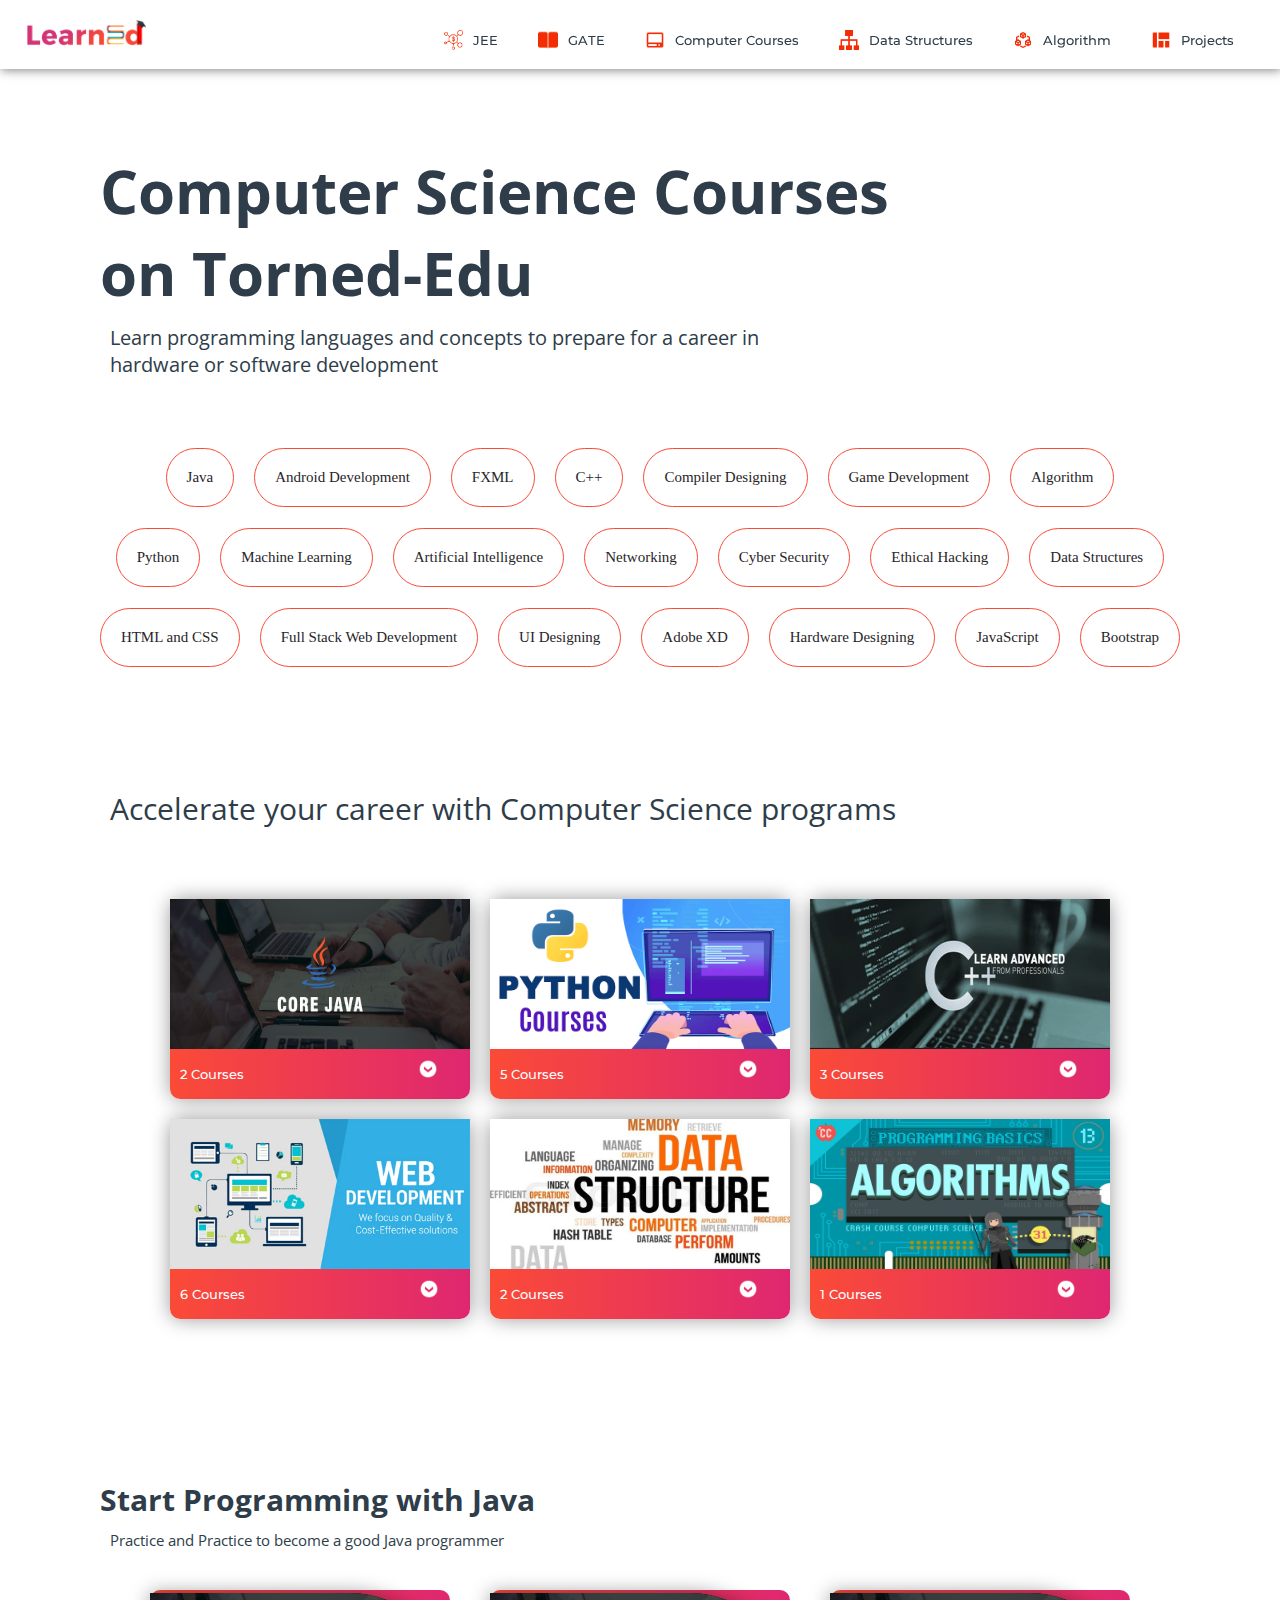
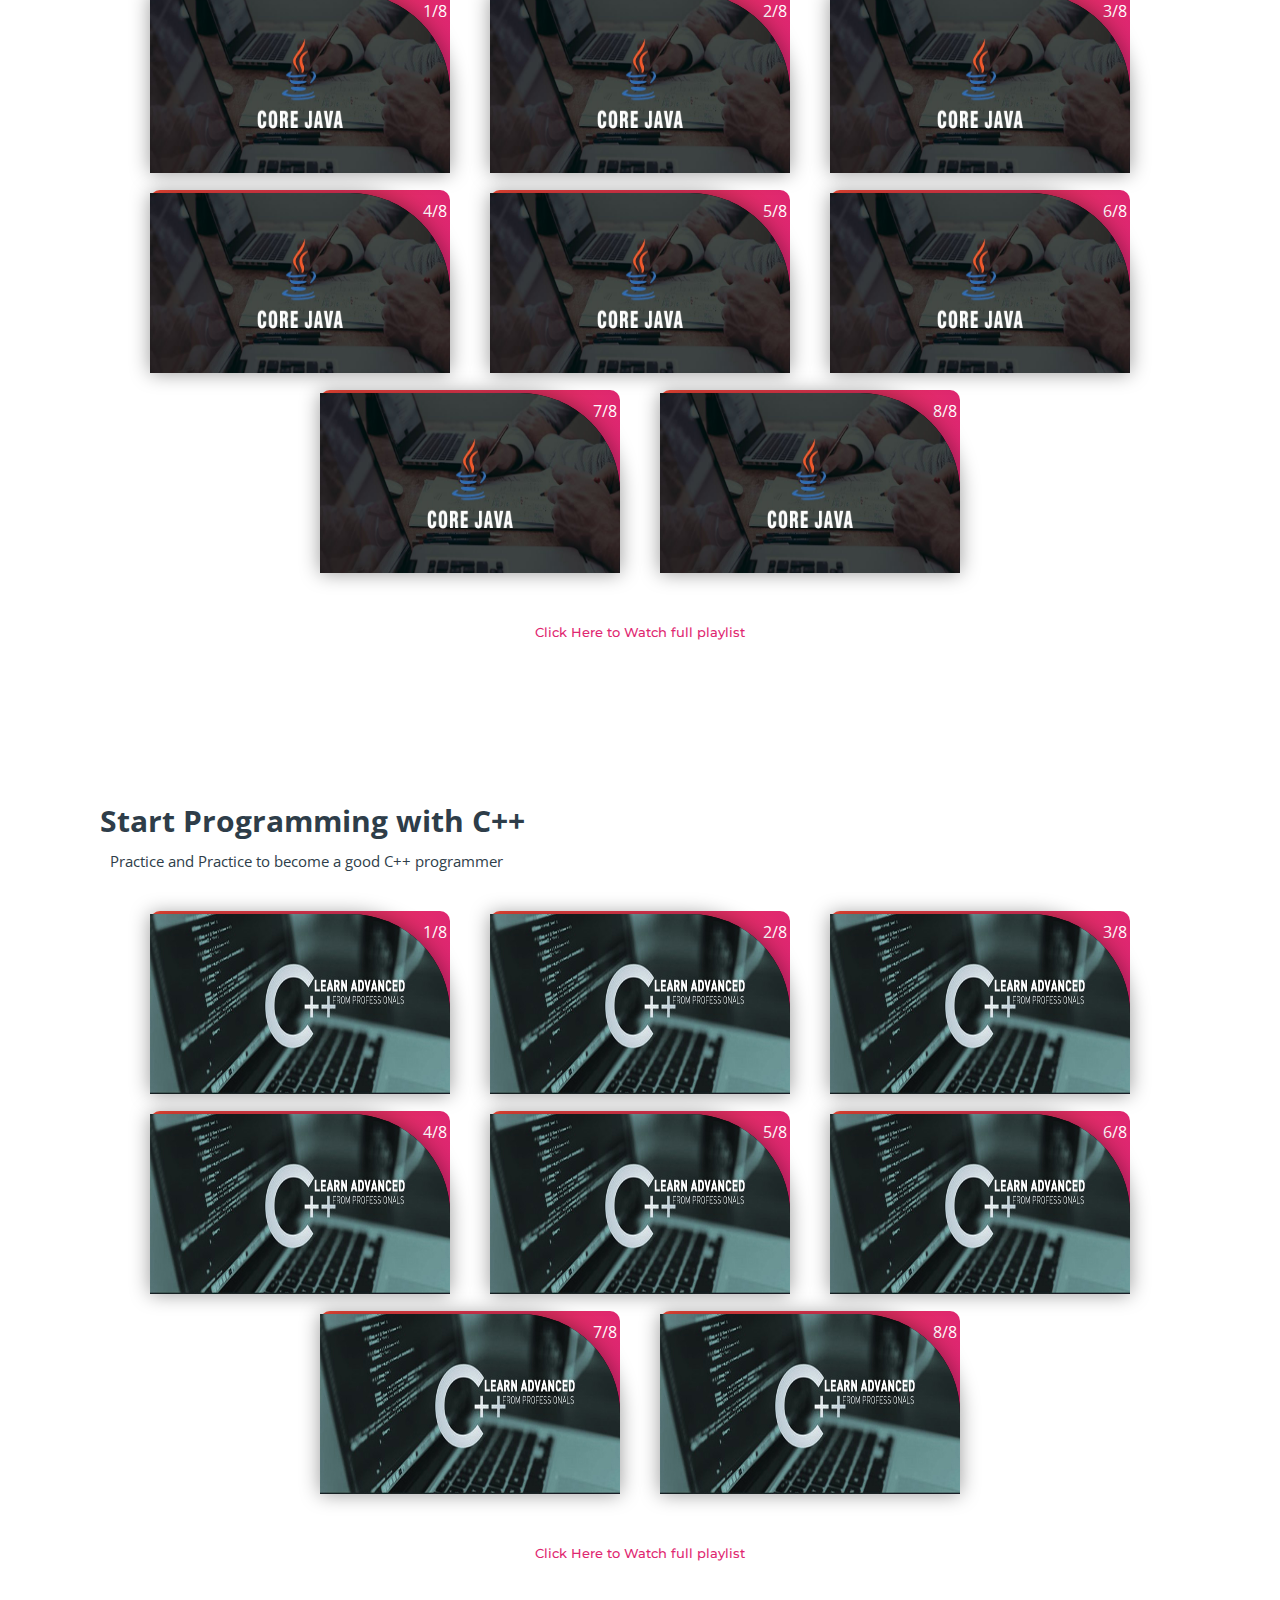
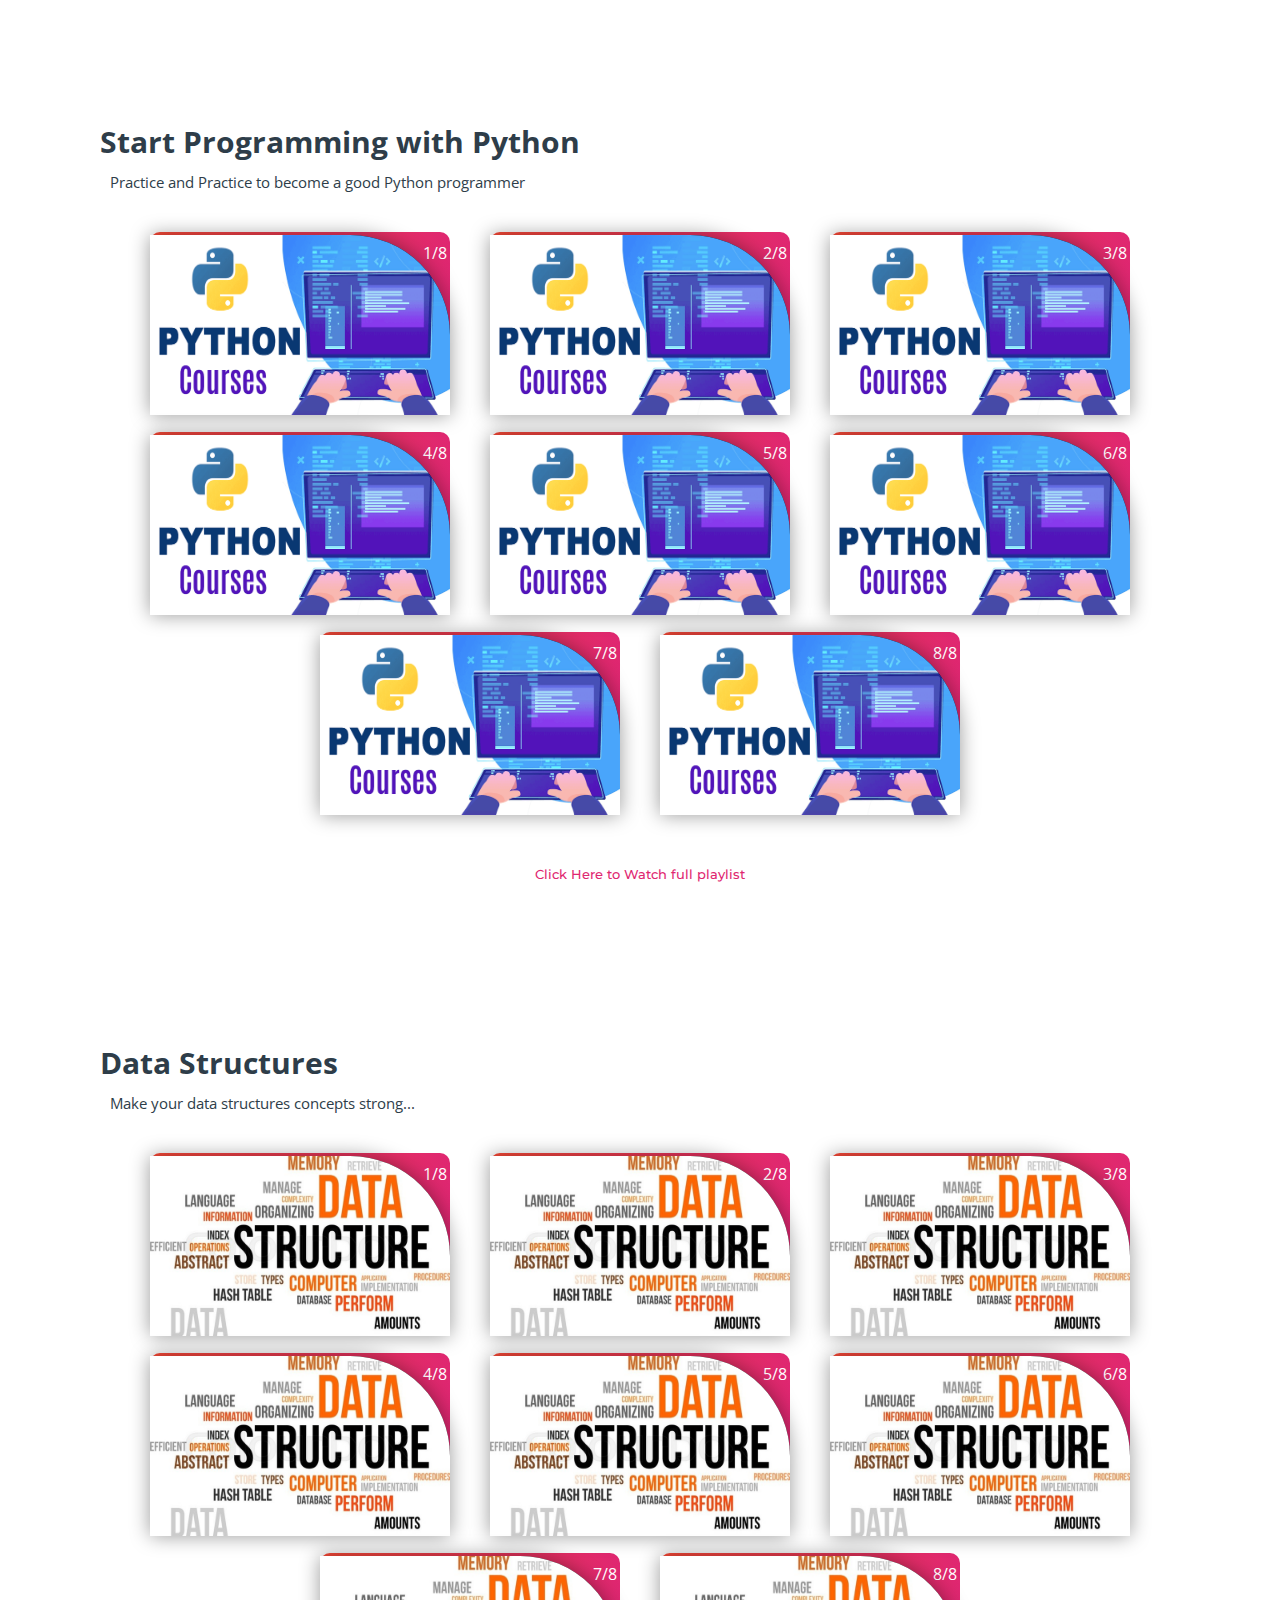
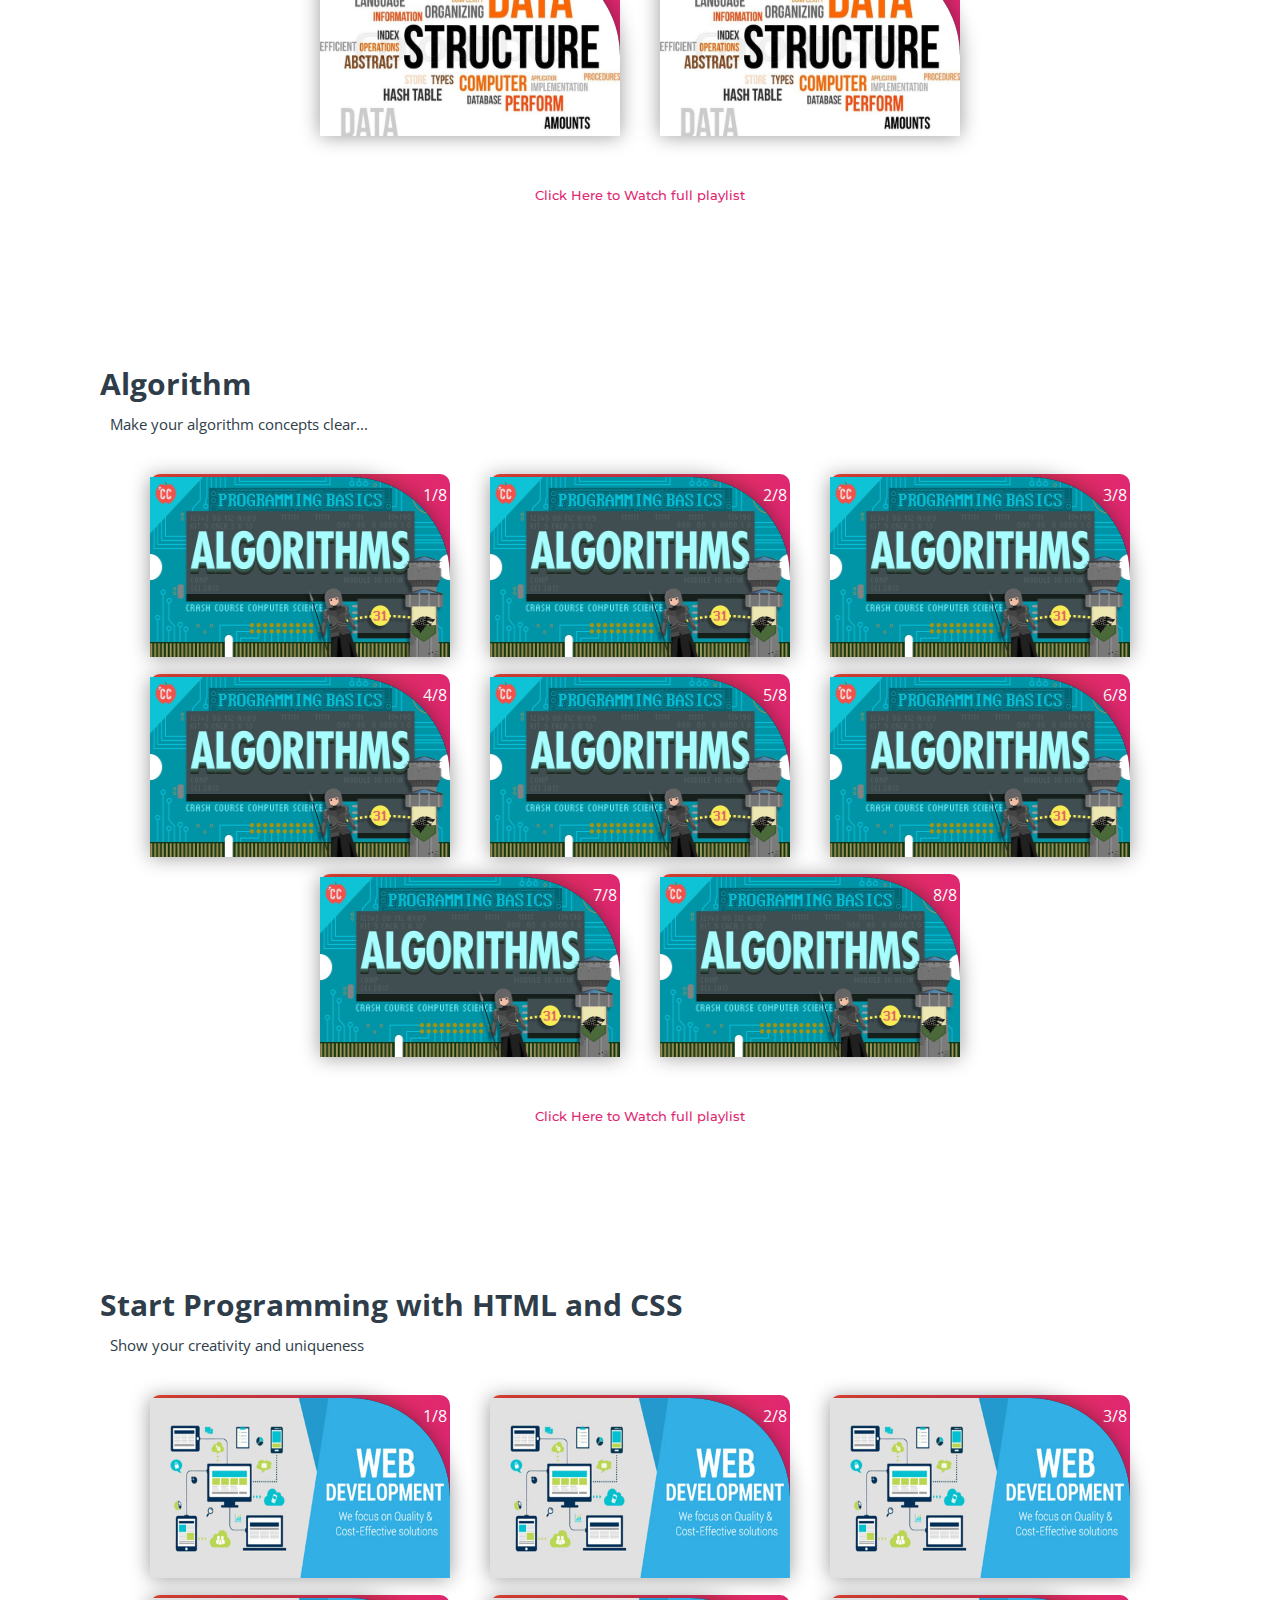
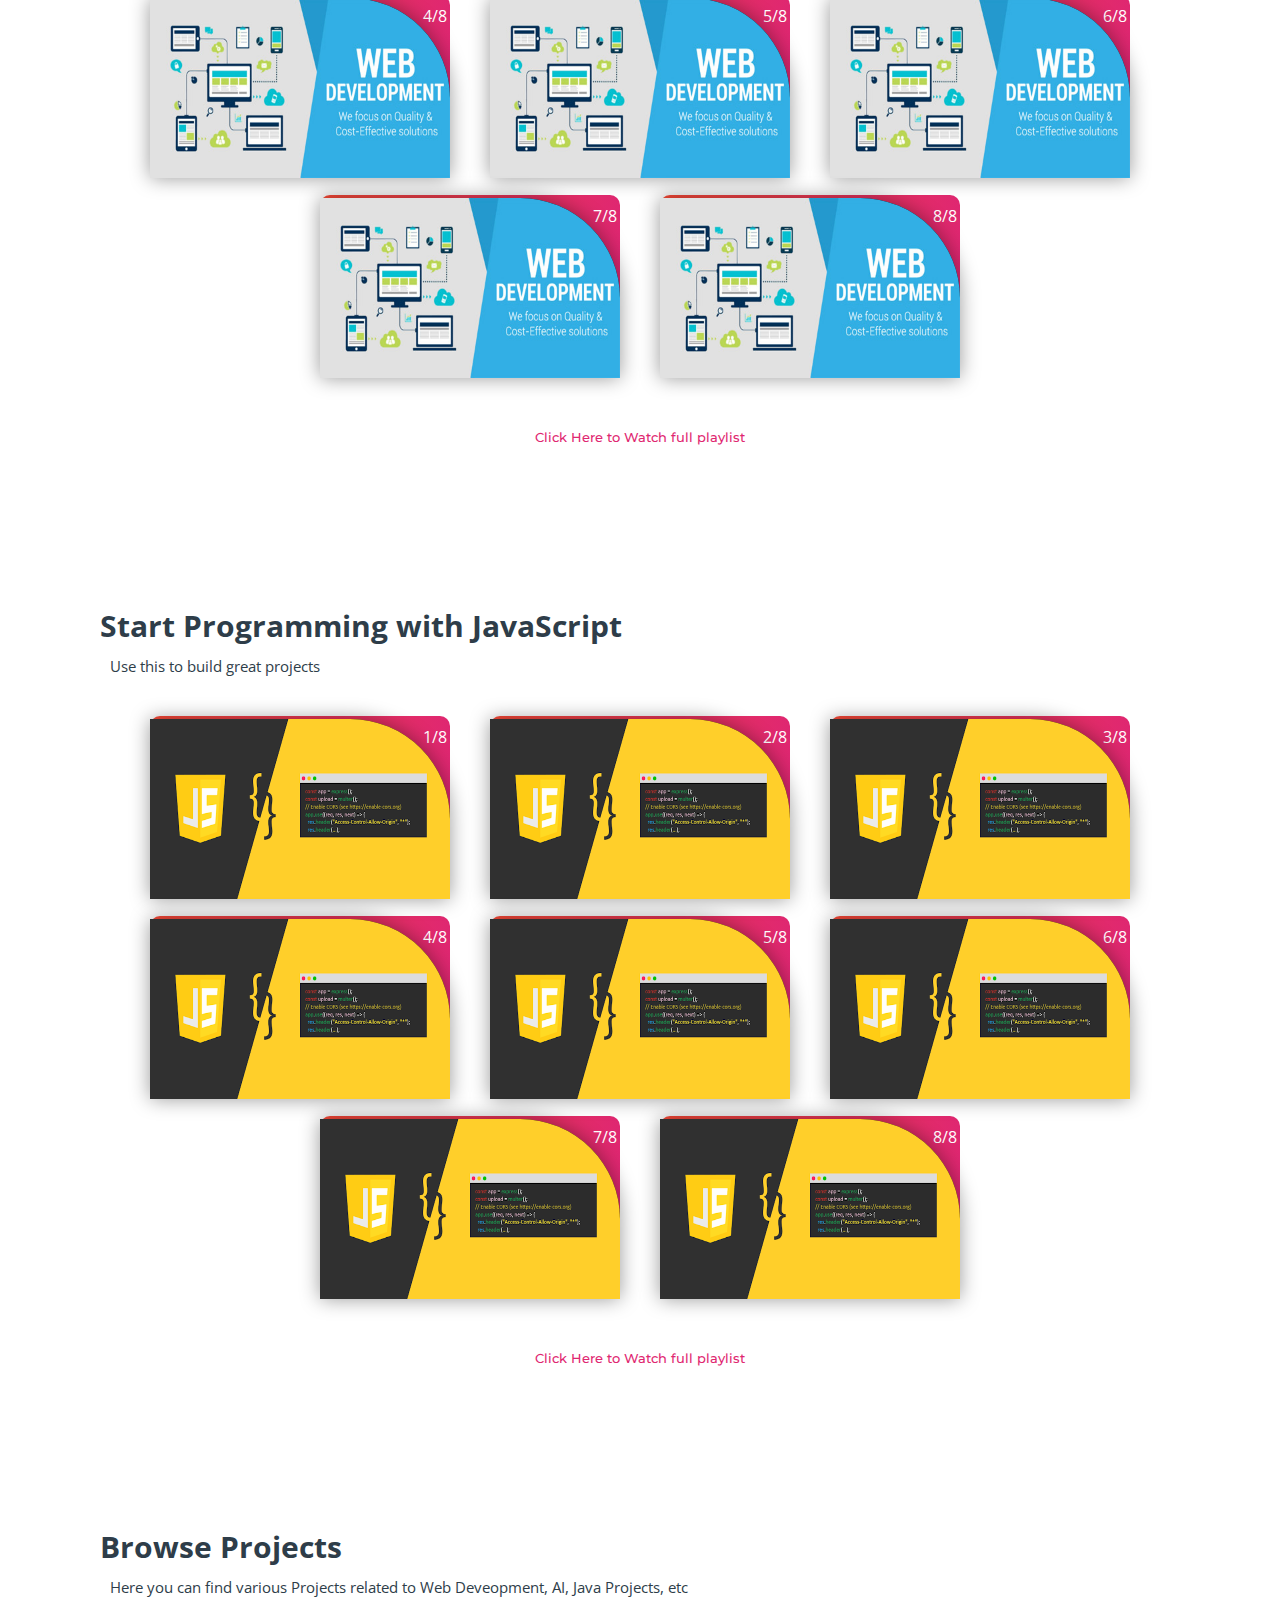
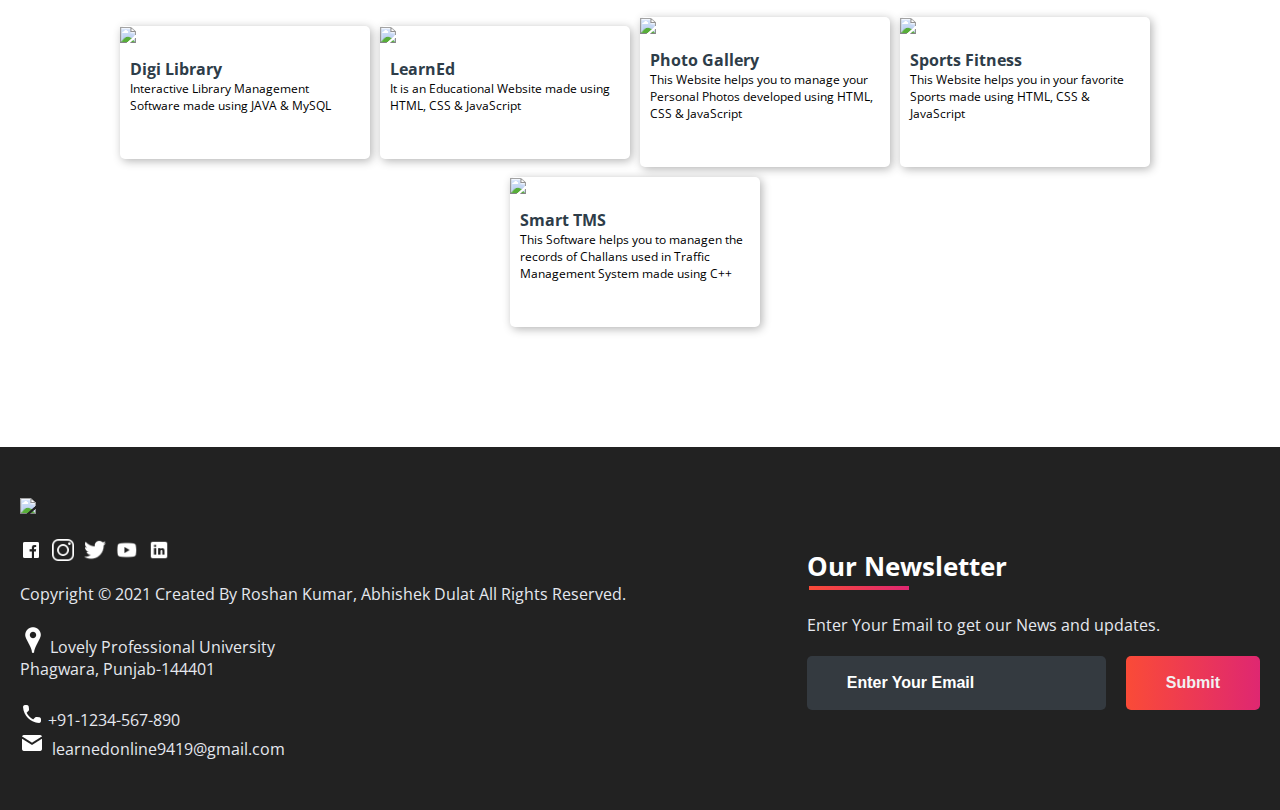
==== subjects/computer_courses.html @ f881d053 "Add files via upload" ====
<!DOCTYPE html>
<html>
<head>
	<link rel="shortcut icon" type="png" href="../images/icon/favicon.png">
	<title>Computer Science Courses on Torned-Edu</title>
	<link rel="stylesheet" type="text/css" href="subjects.css">
	<script type="text/javascript" src="../script.js"></script>
</head>
<body>
	
<!-- NAVIGATION -->
	<header>
		<div class="nav" id="nav">
			<div id="learned-logo">
			<a href="../index.html"><img src="../images/icon/logo.png" style="width: 120px;"></a></div>
			<div class="switch-tab" id="switch-tab" onclick="switchTAB()"><img src="../images/icon/menu.png"></div>
			<ul id="list-switch">
				<li><a href="jee.html"><img src="../images/courses/d1.png" class="icon">JEE</a></li>
				<li><a href="gate.html"><img src="../images/courses/paper.png" class="icon">GATE</a></li>
				<li><a href="#"><img src="../images/courses/computer.png" class="icon">Computer Courses</a></li>
				<li><a href="#data"><img src="../images/courses/data.png" class="icon">Data Structures</a></li>
				<li><a href="#algo"><img src="../images/courses/algo.png" class="icon">Algorithm</a></li>
				<li><a href="#projects"><img src="../images/courses/projects.png" class="icon">Projects</a></li>
			</ul>
			<div class="search" id="search-switch">
				<input type="search" placeholder="Search" class="srch"><button id="srchbtn"><img src="../images/icon/search.png"></button>
			</div>
		</div>
	</header>
	

<!-- MAIN Heading of Page -->
	<div class="title">
		<span>Computer Science Courses<br>on Torned-Edu</span>
		<div class="shortdesc">
			<p>Learn programming languages and concepts to prepare for a career in<br>hardware or software development</p>
		</div>
	</div>


<!-- Some KeyWords related to Topic -->
	<div class="course">
		<div class="cbox">
		<div class="det"><a href="#java">Java</a></div>
		<div class="det"><a href="https://developer.android.com/">Android Development</a></div>
		<div class="det"><a href="https://docs.oracle.com/javafx/2/get_started/fxml_tutorial.htm">FXML</a></div>
		<div class="det"><a href="#c++">C++</a></div>
		<div class="det"><a href="https://www.geeksforgeeks.org/introduction-of-compiler-design/">Compiler Designing</a></div>
		<div class="det"><a href="https://www.coursera.org/specializations/game-design-and-development">Game Development</a></div>
		<div class="det"><a href="#algo">Algorithm</a></div>
		</div>
		<div class="cbox">
		<div class="det"><a href="#python">Python</a></div>
		<div class="det"><a href="https://www.coursera.org/learn/machine-learning">Machine Learning</a></div>
		<div class="det"><a href="https://en.wikipedia.org/wiki/Artificial_intelligence">Artificial Intelligence</a></div>
		<div class="det"><a href="https://en.wikipedia.org/wiki/Network">Networking</a></div>
		<div class="det"><a href="https://www.kaspersky.co.in/resource-center/definitions/what-is-cyber-security">Cyber Security</a></div>
		<div class="det"><a href="https://www.eccouncil.org/ethical-hacking/">Ethical Hacking</a></div>
		<div class="det"><a href="#data">Data Structures</a></div>
		</div>
		<div class="cbox">
		<div class="det"><a href="#html_css">HTML and CSS</a></div>
		<div class="det"><a href="https://www.udacity.com/course/full-stack-web-developer-nanodegree--nd0044">Full Stack Web Development</a></div>
		<div class="det"><a href="https://uxplanet.org/what-is-ui-vs-ux-design-and-the-difference-d9113f6612de?gi=6d9d13f4cc95">UI Designing</a></div>
		<div class="det"><a href="https://www.adobe.com/in/products/xd.html">Adobe XD</a></div>
		<div class="det"><a href="https://www.sciencedirect.com/topics/computer-science/hardware-design">Hardware Designing</a></div>
		<div class="det"><a href="#javascript">JavaScript</a></div>
		<div class="det"><a href="#html_css">Bootstrap</a></div>
		</div>
	</div>


<!-- Courses Available -->
	<div class="inbt">
		Accelerate your career with Computer Science programs
	</div>

	<div class="ccard">
	<center>
		<div class="ccardbox">
			<div class="dcard">
				<div class="fpart"><img src="../images/courses/java-course.jpg"></div>
				<a href="#java"><div class="spart">2 Courses <img src="../images/icon/dropdown.png"></div></a>
			</div>
			<div class="dcard">
				<div class="fpart"><img src="../images/courses/python-course.png"></div>
				<a href="#python"><div class="spart">5 Courses <img src="../images/icon/dropdown.png"></div></a>
			</div>
			<div class="dcard">
				<div class="fpart"><img src="../images/courses/c-course.jpg"></div>
				<a href="#c++"><div class="spart">3 Courses <img src="../images/icon/dropdown.png"></div></a>
			</div>
		</div>
		<div class="ccardbox">
			<div class="dcard">
				<div class="fpart"><img src="../images/courses/web-course.jpg"></div>
				<a href="#html_css"><div class="spart">6 Courses <img src="../images/icon/dropdown.png"></div></a>
			</div>
			<div class="dcard">
				<div class="fpart"><img src="../images/courses/data-course.jpg"></div>
				<a href="#data"><div class="spart">2 Courses <img src="../images/icon/dropdown.png"></div></a>
			</div>
			<div class="dcard">
				<div class="fpart"><img src="../images/courses/algo-course.jpg"></div>
				<a href="#algo"><div class="spart">1 Courses <img src="../images/icon/dropdown.png"></div></a>
			</div>
		</div>
	</center>
	</div>


<!-- Videos on JAVA Lectures -->
	<div class="title2" id="java">
		<span>Start Programming with Java</span>
		<div class="shortdesc2">
			<p>Practice and Practice to become a good Java programmer</p>
		</div>
	</div>
	
	<center>
		<div class="ccardbox2">
			<div class="dcard2"><span class="tag" >1/8</span>
				<div class="fpart2">
					<img src="../images/courses/java-course.jpg">
					<iframe src="https://www.youtube.com/embed/IsLyduxZ9sc" frameborder="0" allow="accelerometer; autoplay; encrypted-media; gyroscope; picture-in-picture" allowfullscreen></iframe>
				</div>
			</div>
			<div class="dcard2"><span class="tag" >2/8</span>
				<div class="fpart2">
					<img src="../images/courses/java-course.jpg">
					<iframe src="https://www.youtube.com/embed/U_vuESBFEpE" frameborder="0" allow="accelerometer; autoplay; encrypted-media; gyroscope; picture-in-picture" allowfullscreen></iframe>
				</div>
			</div>
			<div class="dcard2"><span class="tag" >3/8</span>
				<div class="fpart2">
					<img src="../images/courses/java-course.jpg">
					<iframe src="https://www.youtube.com/embed/7i8vbPA37y0" frameborder="0" allow="accelerometer; autoplay; encrypted-media; gyroscope; picture-in-picture" allowfullscreen></iframe>
				</div>
			</div>
			<div class="dcard2"><span class="tag" >4/8</span>
				<div class="fpart2">
					<img src="../images/courses/java-course.jpg">
					<iframe src="https://www.youtube.com/embed/FB47F-QIk3k" frameborder="0" allow="accelerometer; autoplay; encrypted-media; gyroscope; picture-in-picture" allowfullscreen></iframe>
				</div>
			</div>
			<div class="dcard2"><span class="tag" >5/8</span>
				<div class="fpart2">
					<img src="../images/courses/java-course.jpg">
					<iframe src="https://www.youtube.com/embed/8qyVcHJ1Et4" frameborder="0" allow="accelerometer; autoplay; encrypted-media; gyroscope; picture-in-picture" allowfullscreen></iframe>
				</div>
			</div>
			<div class="dcard2"><span class="tag" >6/8</span>
				<div class="fpart2">
					<img src="../images/courses/java-course.jpg">
					<iframe src="https://www.youtube.com/embed/N53Vf8HGd-0" frameborder="0" allow="accelerometer; autoplay; encrypted-media; gyroscope; picture-in-picture" allowfullscreen></iframe>
				</div>
			</div>
			<div class="dcard2"><span class="tag" >7/8</span>
				<div class="fpart2">
					<img src="../images/courses/java-course.jpg">
					<iframe src="https://www.youtube.com/embed/slz2Vc904Qg" frameborder="0" allow="accelerometer; autoplay; encrypted-media; gyroscope; picture-in-picture" allowfullscreen></iframe>
				</div>
			</div>
			<div class="dcard2"><span class="tag" >8/8</span>
				<div class="fpart2">
					<img src="../images/courses/java-course.jpg">
					<iframe src="https://www.youtube.com/embed/Q0NVRQP1Z5g" frameborder="0" allow="accelerometer; autoplay; encrypted-media; gyroscope; picture-in-picture" allowfullscreen></iframe>
				</div>
			</div>
		</div>
	</center>
	<br><br>
	<div class="click-me">
		<a href="https://www.youtube.com/watch?v=IsLyduxZ9sc&list=PLX9Zi6XTqOKQ7TdRz0QynGIKuMV9Q2H8E" target="_blank">Click Here to Watch full playlist</a>
	</div>

<!-- Videos on C++ Lectures -->

	<div class="title2" id="c++">
		<span>Start Programming with C++</span>
		<div class="shortdesc2">
			<p>Practice and Practice to become a good C++ programmer</p>
		</div>
	</div>
	<center>
		<div class="ccardbox2">
			<div class="dcard2"><span class="tag" >1/8</span>
				<div class="fpart2"><img src="../images/courses/c-course.jpg">
					<iframe src="https://www.youtube.com/embed/Iuo9PpGE04Y" frameborder="0" allow="accelerometer; autoplay; encrypted-media; gyroscope; picture-in-picture" allowfullscreen></iframe>
				</div>
			</div>
			<div class="dcard2"><span class="tag" >2/8</span>
				<div class="fpart2"><img src="../images/courses/c-course.jpg">
					<iframe src="https://www.youtube.com/embed/52dHKRD7cdg" frameborder="0" allow="accelerometer; autoplay; encrypted-media; gyroscope; picture-in-picture" allowfullscreen></iframe>
				</div>
			</div>
			<div class="dcard2"><span class="tag" >3/8</span>
				<div class="fpart2"><img src="../images/courses/c-course.jpg">
					<iframe src="https://www.youtube.com/embed/Iuo9PpGE04Y" frameborder="0" allow="accelerometer; autoplay; encrypted-media; gyroscope; picture-in-picture" allowfullscreen></iframe>
				</div>
			</div>
			<div class="dcard2"><span class="tag" >4/8</span>
				<div class="fpart2"><img src="../images/courses/c-course.jpg">
					<iframe src="https://www.youtube.com/embed/Iuo9PpGE04Y" frameborder="0" allow="accelerometer; autoplay; encrypted-media; gyroscope; picture-in-picture" allowfullscreen></iframe>
				</div>
			</div>
		
			<div class="dcard2"><span class="tag" >5/8</span>
				<div class="fpart2"><img src="../images/courses/c-course.jpg">
					<iframe src="https://www.youtube.com/embed/Iuo9PpGE04Y" frameborder="0" allow="accelerometer; autoplay; encrypted-media; gyroscope; picture-in-picture" allowfullscreen></iframe>
				</div>
			</div>
			<div class="dcard2"><span class="tag" >6/8</span>
				<div class="fpart2"><img src="../images/courses/c-course.jpg">
					<iframe src="https://www.youtube.com/embed/Iuo9PpGE04Y" frameborder="0" allow="accelerometer; autoplay; encrypted-media; gyroscope; picture-in-picture" allowfullscreen></iframe>
				</div>
			</div>
			<div class="dcard2"><span class="tag" >7/8</span>
				<div class="fpart2"><img src="../images/courses/c-course.jpg">
					<iframe src="https://www.youtube.com/embed/Iuo9PpGE04Y" frameborder="0" allow="accelerometer; autoplay; encrypted-media; gyroscope; picture-in-picture" allowfullscreen></iframe>
				</div>
			</div>
			<div class="dcard2"><span class="tag" >8/8</span>
				<div class="fpart2"><img src="../images/courses/c-course.jpg">
					<iframe src="https://www.youtube.com/embed/Iuo9PpGE04Y" frameborder="0" allow="accelerometer; autoplay; encrypted-media; gyroscope; picture-in-picture" allowfullscreen></iframe>
				</div>
			</div>
		</div>
	</center>
<br><br>
	<div class="click-me">
		<a href="https://www.youtube.com/watch?v=Iuo9PpGE04Y&feature=youtu.be" target="_blank">Click Here to Watch full playlist</a>
	</div>

<!-- Videos on PYTHON Lectures -->

	<div class="title2" id="python">
		<span>Start Programming with Python</span>
		<div class="shortdesc2">
			<p>Practice and Practice to become a good Python programmer</p>
		</div>
	</div>
	<center>
		<div class="ccardbox2">
			<div class="dcard2"><span class="tag" >1/8</span>
				<div class="fpart2"><img src="../images/courses/python-course.png">
					<iframe src="https://www.youtube.com/embed/QXeEoD0pB3E" frameborder="0" allow="accelerometer; autoplay; encrypted-media; gyroscope; picture-in-picture" allowfullscreen></iframe>
				</div>
			</div>
			<div class="dcard2"><span class="tag" >2/8</span>
				<div class="fpart2"><img src="../images/courses/python-course.png">
					<iframe src="https://www.youtube.com/embed/QXeEoD0pB3E" frameborder="0" allow="accelerometer; autoplay; encrypted-media; gyroscope; picture-in-picture" allowfullscreen></iframe>
				</div>
			</div>
			<div class="dcard2"><span class="tag" >3/8</span>
				<div class="fpart2"><img src="../images/courses/python-course.png">
					<iframe src="https://www.youtube.com/embed/QXeEoD0pB3E" frameborder="0" allow="accelerometer; autoplay; encrypted-media; gyroscope; picture-in-picture" allowfullscreen></iframe>
				</div>
			</div>
			<div class="dcard2"><span class="tag" >4/8</span>
				<div class="fpart2"><img src="../images/courses/python-course.png">
					<iframe src="https://www.youtube.com/embed/QXeEoD0pB3E" frameborder="0" allow="accelerometer; autoplay; encrypted-media; gyroscope; picture-in-picture" allowfullscreen></iframe>
				</div>
			</div>
		
			<div class="dcard2"><span class="tag" >5/8</span>
				<div class="fpart2"><img src="../images/courses/python-course.png">
					<iframe src="https://www.youtube.com/embed/QXeEoD0pB3E" frameborder="0" allow="accelerometer; autoplay; encrypted-media; gyroscope; picture-in-picture" allowfullscreen></iframe>
				</div>
			</div>
			<div class="dcard2"><span class="tag" >6/8</span>
				<div class="fpart2"><img src="../images/courses/python-course.png">
					<iframe src="https://www.youtube.com/embed/QXeEoD0pB3E" frameborder="0" allow="accelerometer; autoplay; encrypted-media; gyroscope; picture-in-picture" allowfullscreen></iframe>
				</div>
			</div>
			<div class="dcard2"><span class="tag" >7/8</span>
				<div class="fpart2"><img src="../images/courses/python-course.png">
					<iframe src="https://www.youtube.com/embed/QXeEoD0pB3E" frameborder="0" allow="accelerometer; autoplay; encrypted-media; gyroscope; picture-in-picture" allowfullscreen></iframe>
				</div>
			</div>
			<div class="dcard2"><span class="tag" >8/8</span>
				<div class="fpart2"><img src="../images/courses/python-course.png">
					<iframe src="https://www.youtube.com/embed/QXeEoD0pB3E" frameborder="0" allow="accelerometer; autoplay; encrypted-media; gyroscope; picture-in-picture" allowfullscreen></iframe>
				</div>
			</div>
		</div>
	</center>

<br><br>
	<div class="click-me">
		<a href="https://youtu.be/QXeEoD0pB3E" target="_blank">Click Here to Watch full playlist</a>
	</div>
<!-- Videos on DATA STRUCTURES Lectures -->

	<div class="title2" id="data">
		<span>Data Structures</span>
		<div class="shortdesc2">
			<p>Make your data structures concepts strong...</p>
		</div>
	</div>
	<center>
		<div class="ccardbox2">
			<div class="dcard2"><span class="tag" >1/8</span>
				<div class="fpart2"><img src="../images/courses/data-course.jpg">
					<iframe src="https://www.youtube.com/embed/Db9ZYbJONHc" frameborder="0" allow="accelerometer; autoplay; encrypted-media; gyroscope; picture-in-picture" allowfullscreen></iframe>
				</div>
			</div>
			<div class="dcard2"><span class="tag" >2/8</span>
				<div class="fpart2"><img src="../images/courses/data-course.jpg">
					<iframe src="https://www.youtube.com/embed/Db9ZYbJONHc" frameborder="0" allow="accelerometer; autoplay; encrypted-media; gyroscope; picture-in-picture" allowfullscreen></iframe>
				</div>
			</div>
			<div class="dcard2"><span class="tag" >3/8</span>
				<div class="fpart2"><img src="../images/courses/data-course.jpg">
					<iframe src="https://www.youtube.com/embed/Db9ZYbJONHc" frameborder="0" allow="accelerometer; autoplay; encrypted-media; gyroscope; picture-in-picture" allowfullscreen></iframe>
				</div>
			</div>
			<div class="dcard2"><span class="tag" >4/8</span>
				<div class="fpart2"><img src="../images/courses/data-course.jpg">
					<iframe src="https://www.youtube.com/embed/Db9ZYbJONHc" frameborder="0" allow="accelerometer; autoplay; encrypted-media; gyroscope; picture-in-picture" allowfullscreen></iframe>
				</div>
			</div>
		
			<div class="dcard2"><span class="tag" >5/8</span>
				<div class="fpart2"><img src="../images/courses/data-course.jpg">
					<iframe src="https://www.youtube.com/embed/Db9ZYbJONHc" frameborder="0" allow="accelerometer; autoplay; encrypted-media; gyroscope; picture-in-picture" allowfullscreen></iframe>
				</div>
			</div>
			<div class="dcard2"><span class="tag" >6/8</span>
				<div class="fpart2"><img src="../images/courses/data-course.jpg">
					<iframe src="https://www.youtube.com/embed/Db9ZYbJONHc" frameborder="0" allow="accelerometer; autoplay; encrypted-media; gyroscope; picture-in-picture" allowfullscreen></iframe>
				</div>
			</div>
			<div class="dcard2"><span class="tag" >7/8</span>
				<div class="fpart2"><img src="../images/courses/data-course.jpg">
					<iframe src="https://www.youtube.com/embed/Db9ZYbJONHc" frameborder="0" allow="accelerometer; autoplay; encrypted-media; gyroscope; picture-in-picture" allowfullscreen></iframe>
				</div>
			</div>
			<div class="dcard2"><span class="tag" >8/8</span>
				<div class="fpart2"><img src="../images/courses/data-course.jpg">
					<iframe src="https://www.youtube.com/embed/Db9ZYbJONHc" frameborder="0" allow="accelerometer; autoplay; encrypted-media; gyroscope; picture-in-picture" allowfullscreen></iframe>
				</div>
			</div>
		</div>
	</center>
<br><br>
	<div class="click-me">
		<a href="https://www.youtube.com/watch?v=Db9ZYbJONHc" target="_blank">Click Here to Watch full playlist</a>
	</div>

<!-- Videos on ALGORITHM Lectures -->

	<div class="title2" id="algo">
		<span>Algorithm</span>
		<div class="shortdesc2">
			<p>Make your algorithm concepts clear...</p>
		</div>
	</div>
	<center>
		<div class="ccardbox2">
			<div class="dcard2"><span class="tag" >1/8</span>
				<div class="fpart2"><img src="../images/courses/algo-course.jpg">
					<iframe src="https://www.youtube.com/embed/0IAPZzGSbME" frameborder="0" allow="accelerometer; autoplay; encrypted-media; gyroscope; picture-in-picture" allowfullscreen></iframe>
				</div>
			</div>
			<div class="dcard2"><span class="tag" >2/8</span>
				<div class="fpart2"><img src="../images/courses/algo-course.jpg">
					<iframe src="https://www.youtube.com/embed/0IAPZzGSbME" frameborder="0" allow="accelerometer; autoplay; encrypted-media; gyroscope; picture-in-picture" allowfullscreen></iframe>
				</div>
			</div>
			<div class="dcard2"><span class="tag" >3/8</span>
				<div class="fpart2"><img src="../images/courses/algo-course.jpg">
					<iframe src="https://www.youtube.com/embed/0IAPZzGSbME" frameborder="0" allow="accelerometer; autoplay; encrypted-media; gyroscope; picture-in-picture" allowfullscreen></iframe>
				</div>
			</div>
			<div class="dcard2"><span class="tag" >4/8</span>
				<div class="fpart2"><img src="../images/courses/algo-course.jpg">
					<iframe src="https://www.youtube.com/embed/0IAPZzGSbME" frameborder="0" allow="accelerometer; autoplay; encrypted-media; gyroscope; picture-in-picture" allowfullscreen></iframe>
				</div>
			</div>
		
			<div class="dcard2"><span class="tag" >5/8</span>
				<div class="fpart2"><img src="../images/courses/algo-course.jpg">
					<iframe src="https://www.youtube.com/embed/0IAPZzGSbME" frameborder="0" allow="accelerometer; autoplay; encrypted-media; gyroscope; picture-in-picture" allowfullscreen></iframe>
				</div>
			</div>
			<div class="dcard2"><span class="tag" >6/8</span>
				<div class="fpart2"><img src="../images/courses/algo-course.jpg">
					<iframe src="https://www.youtube.com/embed/0IAPZzGSbME" frameborder="0" allow="accelerometer; autoplay; encrypted-media; gyroscope; picture-in-picture" allowfullscreen></iframe>
				</div>
			</div>
			<div class="dcard2"><span class="tag" >7/8</span>
				<div class="fpart2"><img src="../images/courses/algo-course.jpg">
					<iframe src="https://www.youtube.com/embed/0IAPZzGSbME" frameborder="0" allow="accelerometer; autoplay; encrypted-media; gyroscope; picture-in-picture" allowfullscreen></iframe>
				</div>
			</div>
			<div class="dcard2"><span class="tag" >8/8</span>
				<div class="fpart2"><img src="../images/courses/algo-course.jpg">
					<iframe src="https://www.youtube.com/embed/0IAPZzGSbME" frameborder="0" allow="accelerometer; autoplay; encrypted-media; gyroscope; picture-in-picture" allowfullscreen></iframe>
				</div>
			</div>
		</div>
	</center>
<br><br>
	<div class="click-me">
		<a href="https://www.youtube.com/watch?v=0IAPZzGSbME" target="_blank">Click Here to Watch full playlist</a>
	</div>

<!-- Videos on HTML and CSS Lectures -->

	<div class="title2" id="html_css">
		<span>Start Programming with HTML and CSS</span>
		<div class="shortdesc2">
			<p>Show your creativity and uniqueness</p>
		</div>
	</div>
	<center>
		<div class="ccardbox2">
			<div class="dcard2"><span class="tag" >1/8</span>
				<div class="fpart2"><img src="../images/courses/web-course.jpg">
					<iframe src="https://www.youtube.com/embed/TKYsuU86-DQ" frameborder="0" allow="accelerometer; autoplay; encrypted-media; gyroscope; picture-in-picture" allowfullscreen></iframe>
				</div>
			</div>
			<div class="dcard2"><span class="tag" >2/8</span>
				<div class="fpart2"><img src="../images/courses/web-course.jpg">
					<iframe src="https://www.youtube.com/embed/TKYsuU86-DQ" frameborder="0" allow="accelerometer; autoplay; encrypted-media; gyroscope; picture-in-picture" allowfullscreen></iframe>
				</div>
			</div>
			<div class="dcard2"><span class="tag" >3/8</span>
				<div class="fpart2"><img src="../images/courses/web-course.jpg">
					<iframe src="https://www.youtube.com/embed/TKYsuU86-DQ" frameborder="0" allow="accelerometer; autoplay; encrypted-media; gyroscope; picture-in-picture" allowfullscreen></iframe>
				</div>
			</div>
			<div class="dcard2"><span class="tag" >4/8</span>
				<div class="fpart2"><img src="../images/courses/web-course.jpg">
					<iframe src="https://www.youtube.com/embed/TKYsuU86-DQ" frameborder="0" allow="accelerometer; autoplay; encrypted-media; gyroscope; picture-in-picture" allowfullscreen></iframe>
				</div>
			</div>
		
			<div class="dcard2"><span class="tag" >5/8</span>
				<div class="fpart2"><img src="../images/courses/web-course.jpg">
					<iframe src="https://www.youtube.com/embed/TKYsuU86-DQ" frameborder="0" allow="accelerometer; autoplay; encrypted-media; gyroscope; picture-in-picture" allowfullscreen></iframe>
				</div>
			</div>
			<div class="dcard2"><span class="tag" >6/8</span>
				<div class="fpart2"><img src="../images/courses/web-course.jpg">
					<iframe src="https://www.youtube.com/embed/TKYsuU86-DQ" frameborder="0" allow="accelerometer; autoplay; encrypted-media; gyroscope; picture-in-picture" allowfullscreen></iframe>
				</div>
			</div>
			<div class="dcard2"><span class="tag" >7/8</span>
				<div class="fpart2"><img src="../images/courses/web-course.jpg">
					<iframe src="https://www.youtube.com/embed/TKYsuU86-DQ" frameborder="0" allow="accelerometer; autoplay; encrypted-media; gyroscope; picture-in-picture" allowfullscreen></iframe>
				</div>
			</div>
			<div class="dcard2"><span class="tag" >8/8</span>
				<div class="fpart2"><img src="../images/courses/web-course.jpg">
					<iframe src="https://www.youtube.com/embed/TKYsuU86-DQ" frameborder="0" allow="accelerometer; autoplay; encrypted-media; gyroscope; picture-in-picture" allowfullscreen></iframe>
				</div>
			</div>
		</div>
	</center>

<br><br>
	<div class="click-me">
		<a href="https://www.youtube.com/watch?v=TKYsuU86-DQ" target="_blank">Click Here to Watch full playlist</a>
	</div>
<!-- Videos on JAVASCRIPT Lectures -->

	<div class="title2" id="javascript">
		<span>Start Programming with JavaScript</span>
		<div class="shortdesc2">
			<p>Use this to build great projects</p>
		</div>
	</div>
	<center>
		<div class="ccardbox2">
			<div class="dcard2"><span class="tag" >1/8</span>
				<div class="fpart2"><img src="../images/courses/javascript-course.jpg">
					<iframe src="https://www.youtube.com/embed/uDwSnnhl1Ng" frameborder="0" allow="accelerometer; autoplay; encrypted-media; gyroscope; picture-in-picture" allowfullscreen></iframe>
				</div>
			</div>
			<div class="dcard2"><span class="tag" >2/8</span>
				<div class="fpart2"><img src="../images/courses/javascript-course.jpg">
					<iframe src="https://www.youtube.com/embed/uDwSnnhl1Ng" frameborder="0" allow="accelerometer; autoplay; encrypted-media; gyroscope; picture-in-picture" allowfullscreen></iframe>
				</div>
			</div>
			<div class="dcard2"><span class="tag" >3/8</span>
				<div class="fpart2"><img src="../images/courses/javascript-course.jpg">
					<iframe src="https://www.youtube.com/embed/uDwSnnhl1Ng" frameborder="0" allow="accelerometer; autoplay; encrypted-media; gyroscope; picture-in-picture" allowfullscreen></iframe>
				</div>
			</div>
			<div class="dcard2"><span class="tag" >4/8</span>
				<div class="fpart2"><img src="../images/courses/javascript-course.jpg">
					<iframe src="https://www.youtube.com/embed/uDwSnnhl1Ng" frameborder="0" allow="accelerometer; autoplay; encrypted-media; gyroscope; picture-in-picture" allowfullscreen></iframe>
				</div>
			</div>
		
			<div class="dcard2"><span class="tag" >5/8</span>
				<div class="fpart2"><img src="../images/courses/javascript-course.jpg">
					<iframe src="https://www.youtube.com/embed/uDwSnnhl1Ng" frameborder="0" allow="accelerometer; autoplay; encrypted-media; gyroscope; picture-in-picture" allowfullscreen></iframe>
				</div>
			</div>
			<div class="dcard2"><span class="tag" >6/8</span>
				<div class="fpart2"><img src="../images/courses/javascript-course.jpg">
					<iframe src="https://www.youtube.com/embed/uDwSnnhl1Ng" frameborder="0" allow="accelerometer; autoplay; encrypted-media; gyroscope; picture-in-picture" allowfullscreen></iframe>
				</div>
			</div>
			<div class="dcard2"><span class="tag" >7/8</span>
				<div class="fpart2"><img src="../images/courses/javascript-course.jpg">
					<iframe src="https://www.youtube.com/embed/uDwSnnhl1Ng" frameborder="0" allow="accelerometer; autoplay; encrypted-media; gyroscope; picture-in-picture" allowfullscreen></iframe>
				</div>
			</div>
			<div class="dcard2"><span class="tag" >8/8</span>
				<div class="fpart2"><img src="../images/courses/javascript-course.jpg">
					<iframe src="https://www.youtube.com/embed/uDwSnnhl1Ng" frameborder="0" allow="accelerometer; autoplay; encrypted-media; gyroscope; picture-in-picture" allowfullscreen></iframe>
				</div>
			</div>
		</div>
	</center>
<br><br>
	<div class="click-me">
		<a href="https://www.youtube.com/watch?v=uDwSnnhl1Ng" target="_blank">Click Here to Watch full playlist</a>
	</div>

<!-- PROJECTS -->
	<div class="title2" id="projects">
		<span>Browse Projects</span>
		<div class="shortdesc2">
			<p>Here you can find various Projects related to Web Deveopment, AI, Java Projects, etc</p>
		</div>
	</div>
	<div class="project-panel">
		<div class="project-card">
			<img src="../images/projects/p1.jpg">
			<div class="info">
				<h4>Digi Library</h4><p>Interactive Library Management Software made using JAVA & MySQL</p>
				<div class="download"><a href="https://github.com/roshan9419" target="_blank">Download</a></div>	
			</div>
		</div>
		<div class="project-card">
			<img src="../images/projects/p2.jpg">
			<div class="info">
				<h4>LearnEd</h4><p>It is an Educational Website made using HTML, CSS & JavaScript</p>
				<div class="download"><a href="https://github.com/roshan9419" target="_blank">Download</a></div>
			</div>
		</div>
		<div class="project-card">
			<img src="../images/projects/p3.jpg">
			<div class="info">
				<h4>Photo Gallery</h4><p>This Website helps you to manage your Personal Photos developed using HTML, CSS & JavaScript</p>
				<div class="download"><a href="https://github.com/roshan9419" target="_blank">Download</a></div>
			</div>
		</div>
		<div class="project-card">
			<img src="../images/projects/p4.jpg">
			<div class="info">
				<h4>Sports Fitness</h4><p>This Website helps you in your favorite Sports made using HTML, CSS & JavaScript</p>
				<div class="download"><a href="https://github.com/roshan9419" target="_blank">Download</a></div>
			</div>
		</div>
		<div class="project-card">
			<img src="../images/projects/p5.jpg">
			<div class="info">
				<h4>Smart TMS</h4><p>This Software helps you to managen the records of Challans used in Traffic Management System made using C++</p>
				<div class="download"><a href="https://github.com/roshan9419/smart_traffic" target="_blank">Download</a></div>
			</div>
		</div>

	</div>

<br><br><br><br><br>

<!-- FOOTER -->
<footer>
	<div class="footer-container">
		<div class="left-col">
			<img src="../images/icon/logo - Copy.png" style="width: 200px;">
			<div class="logo"></div>
			<div class="social-media">
				<a href="#"><img src="../images/icon\fb.png"></a>
				<a href="#"><img src="../images/icon\insta.png"></a>
				<a href="#"><img src="../images/icon\tt.png"></a>
				<a href="#"><img src="../images/icon\ytube.png"></a>
				<a href="#"><img src="../images/icon\linkedin.png"></a>
			</div><br><br>
			<p class="rights-text">Copyright © 2021 Created By Roshan Kumar, Abhishek Dulat All Rights Reserved.</p>
			<br><p><img src="../images/icon/location.png"> Lovely Professional University<br>Phagwara, Punjab-144401</p><br>
			<p><img src="../images/icon/phone.png"> +91-1234-567-890<br><img src="../images/icon/mail.png">&nbsp; learnedonline9419@gmail.com</p>
		</div>
		<div class="right-col">
			<h1 style="color: #fff">Our Newsletter</h1>
			<div class="border"></div><br>
			<p>Enter Your Email to get our News and updates.</p>
			<form class="newsletter-form">
				<input class="txtb" type="email" placeholder="Enter Your Email">
				<input class="btn" type="submit" value="Submit">
			</form>
		</div>
	</div>
</footer>

</body>
</html>
---- subjects/subjects.css ----
@import url('https://fonts.googleapis.com/css?family=Montserrat:500&display=swap');
@import url('https://fonts.googleapis.com/css?family=Dancing+Script&display=swap');
@import url('https://fonts.googleapis.com/css?family=Open+Sans&display=swap');

* {
	box-sizing: border-box;
	margin: 0;
	padding: 0;
}
html {
	scroll-behavior: smooth;
}
body {
	background: #FFF;
	font-family: 'Open Sans', sans-serif;
}

/*SCROLLBAR Styling*/
::-webkit-scrollbar {
  width: 5px;
}
::-webkit-scrollbar-thumb {
  background: #FA4B37;
  border-radius: 5px;
}
::-webkit-scrollbar-thumb:hover {
  background: #DF2771; 
}

/*NAVIGATION BAR*/
.nav
{
	width: 100%;
	background-color: #fff;
	display: flex;
	flex-wrap: wrap;
	justify-content: space-between;
	align-items: center;
	padding: 20px 2%;
	position: fixed;
	top: 0px;
	z-index: 10;
	box-shadow: 1px 1px 10px rgba(0,0,0,0.5);
}

.nav li, a, button
{
	float: left;
	font-family: "Montserrat", sans-serif;
	font-weight: 500;
	font-size: 13px;
	color: #2E3D49;
	display: block;
	text-decoration: none;
	text-align: center;
}

.nav ul li img {
	width: 20px;
	margin-right: 10px;
	transform: translateY(5px);
	padding-top: 5px;
}

.nav ul li 
{
	list-style: none;
	display: inline-block;
	padding: 0px 20px;
}

.nav ul li a
{
	transition: all 0.3s ease 0s;
}

.nav ul li a:hover
{
	color: #FA4B37;
}

.nav button
{
	padding: 9px 25px;
	background: linear-gradient(to right, #FA4B37, #DF2771);
	color: #fff;
	border: none;
	border-radius: 5px;
	cursor: pointer;
	outline: none;
	transition: all 0.3s ease 0s;
}
#srchbtn {
	padding: 9px 20px;
}
#srchbtn img {
	width: 15px;
	filter: brightness(100);
}
.nav button:hover
{
	opacity: .9;
}
.nav .search
{
	float: right;
}
.nav .search .srch
{
	font-size: 13px;
	width: 300px;
	border: none;
	outline: none;
	border-bottom: 2px solid #FA4B37;
	padding: 9px;
}
.nav .search button
{
	margin-right: 5px;
	float: right;
	margin-left: 10px;
}
.nav .switch-tab {
	cursor: pointer;
	visibility: hidden;
}
.nav .switch-tab img {
	width: 20px;
}
.nav .check-box {
	cursor: pointer;
	visibility: hidden;
}

/*TITLE*/
.title {
	margin-top: 150px;
	margin-left: 100px;
}
.title span{
	font-weight: 700;
	font-family: 'Open Sans', sans-serif;
	font-size: 60px;
	color: #2E3D49;
}
.title .shortdesc {
	padding: 10px;
	font-family: 'Open Sans', sans-serif;
	font-size: 20px;
	color: #2E3D49;
	margin-bottom: 50px;
}

/*Quick Links*/
.course {
	display: grid;
	justify-content: center;
}

.cbox {
	display: inline-flex;
	flex-wrap: wrap;
	justify-content: center;
}
.cbox .det {
	height: 60px;
	margin: 10px;
	background: #fff;
	cursor: pointer;
	border-radius: 50px;
}
.cbox .det a{
	justify-content: space-around;
	width: 100%;
	padding: 20px;
	border-radius: 50px;
	border: 1px solid #FA4B37;
	font-size: 15px;
	color: #272529;
	font-family: cursive;
	text-decoration: none;
}

.cbox .det a:hover{
	background: linear-gradient(to right, #FA4B37, #DF2771);
	color: white;
}

.inbt {
	padding: 10px;
	font-family: 'Open Sans', sans-serif;
	font-size: 30px;
	color: #2E3D49;
	margin: 100px;
	margin-bottom: 50px;
}

/*COURSES AVAILABLE*/
.ccard {
	display: flex;
	flex-wrap: wrap;
	justify-content: center;
	align-items: center;
}
.ccardbox {
	display: flex;
	flex-wrap: wrap;
	justify-content: center;
}

.dcard {
	margin: 10px;
	width: 300px;
	height: 200px;
	background: linear-gradient(to right, #FA4B37, #DF2771);
	border-radius: 10px;
	box-shadow: 0 0 20px rgba(0,0,0,0.4);
}

.dcard .fpart {
	width: inherit;
	height: 150px;
	color: #000;
	text-align: left;
	overflow: hidden;
}
.dcard .fpart img {
	width: 100%;
	height: 100%;
}

.dcard .spart {
	padding: 10px;
	padding-right: 0px;
	color: #fff;
	text-align: left;
	cursor: pointer;
}
.dcard .spart img {
	width: 20px;
	margin-left: 170px;
	cursor: pointer;
	/* transform: rotate(180deg); */
}

.dcard:hover .fpart img{
	transition: .8s ease;
	transform: scale(1.2);
}

/*Small Titles for  Topics*/
.title2 {
	position: relative;
	padding-top: 150px;
	margin-left: 100px;
}
.title2 span{
	font-weight: 700;
	font-family: 'Open Sans', sans-serif;
	font-size: 30px;
	color: #2E3D49;
}
.title2 .shortdesc2 {
	padding: 10px;
	font-family: 'Open Sans', sans-serif;
	font-size: 15px;
	color: #2E3D49;
	margin-bottom: 10px;
}

/*Videos Section*/
.ccardbox2 {
	display: flex;
	justify-content: center;
	flex-wrap: wrap;
}

.dcard2 {
	margin: 20px;
	width: 300px;
	height: 160px;
	background: linear-gradient(to right, #FA4B37, #DF2771);
	border-radius: 10px;
}
.dcard2:hover .fpart2 img {
	display: none;
}
.dcard2 .fpart2 { 
	width: inherit;
	height: 180px;
	background: #000;
	color: #000;
	text-align: left;
	border-top-right-radius: 100px;
	transform: translateY(-19px);
	box-shadow: 0 0 20px rgba(0,0,0,0.4);
	overflow: hidden;
}
.dcard2 .tag {
	position: relative;
	margin-left: 270px;
	top: 10px;
	color: #fff;
}
.dcard2 .fpart2 img {
	width: 100%;
	height: 100%;
}
.fpart2 iframe {
	height: inherit;
	width: inherit;
}

/*Watch Full Playlist*/
.click-me {
	justify-content: center;
	display: flex;
}
.click-me a {
	color: #DF2771;
	text-decoration: none;
	transition-duration: .5s;
	padding: 10px;
}
.click-me a:hover {
	background: #DF2771;
	color: #fff;
}

/*PROJECTS*/
.project-panel {
	/*background: #000;*/
	display: flex;
	flex-wrap: wrap;
	align-items: center;
	justify-content: center;
}
.project-card {
	width: 250px;
	/*height: 220px;*/
	background: #fff;
	margin-right: 10px;
	margin-bottom: 10px;
	border-radius: 5px;
	cursor: pointer;
	box-shadow: 2px 2px 10px rgba(0,0,0,0.3);
}
.project-card img {
	width: inherit;
	/*height: 140px;*/
}
.project-card:hover {
	transform: scale(1.2);
	transition: .5s ease;
}
.project-card:hover .download a{
	visibility: visible;
}
.project-card .info {
	padding: 10px;
}
.project-card .info h4 {
	color: #2E3D49;
}
.project-card .info p {
	font-size: 12px;
}
.download {
	margin-top: 10px;
	display: flex;
	justify-content: center;
}
.download a{
	padding: 5px 10px;
	color: #DF2771;
	font-size: .8em;
	visibility: hidden;
}
.download:hover a{
	transition: .5s ease;
	background: #DF2771;
	color: #fff;
}


/*Sample Papers*/

.sample {
	display: flex;
	align-items: center;
	flex-wrap: wrap;
	justify-content: space-around;
}
.lastSample {
	margin-bottom: 100px;
}
.sample ul {
	margin: 20px;
}

.sample ul li{
	padding: 28px;
	list-style: none;
}

.sample ul li a {
	color: #FA4B37;
	width: 300px;
	font-size: 20px;
}

/*Footer*/

footer {
	color: #E5E8EF;
	background: #000D;
	padding: 50px 0; 
}

footer .footer-container {
	max-width: 1300px;
	margin: auto;
	padding: 0 20px;
	display: flex;
	justify-content: space-between;
	align-items: center;
	flex-wrap: wrap-reverse;
}

footer .social-media img{
	width: 22px;
}

footer .logo {
	width: 180px;
	color: #fff;
	font-family: 'Montserrat', cursive;
}
footer .social-media{
	margin: 20px 0;
}

footer .social-media a{
	color: #001a21;
	margin-right: 10px;
	font-size: 22px;
	text-decoration: none;
}

footer .right-col h1{
	font-size: 26px;
}
footer .border{
	width: 100px;
	height: 4px;
	background: linear-gradient(to right, #FA4B37, #DF2771);
	margin: 2px;
}

footer .newsletter-form {
	display: flex;
	justify-content: center;
	align-items: center;
	flex-wrap: wrap;
}
footer input::placeholder {
  color: white !important;
}
footer .txtb {
	flex: 1;
	padding: 18px 40px;
	font-size: 16px;
	background: #343A40;
	border: none;
	font-weight: 700;
	outline: none;
	border-radius: 5px;
	min-width: 260px;
	margin-top: 20px;
	color: white;
}

footer .btn {
	margin-top: 20px;
	padding: 18px 40px;
	font-size: 16px;
	color: #f1f1f1;
	background: linear-gradient(to right, #FA4B37, #DF2771);
	border: none;
	font-weight: 700;
	outline: none;
	border-radius: 5px;
	margin-left: 20px;
	cursor: pointer;
	transition: opacity .3s linear;	
}

footer .btn:hover {
	opacity: .7;
}


/*For Responsive Website*/
@media screen and (max-width: 960px) {
	.footer-container {
		max-width: 600px;
	}
	.right-col {
		width: 100%;
		margin-bottom: 60px;
	}
	.left-col {
		width: 100%;
		text-align: center;
	}
	.social-media {
		display: flex;
		justify-content: center;
	}
}

@media screen and (max-width: 700px) {
	footer .btn{
		margin: 0;
		width: 100%;
		margin-top: 20px;
	}
}
@media screen and (max-width: 1366px) {
	.search {
		display: none;
		margin-bottom: 10px;
	}
}

@media screen and (max-width: 1000px) {
	.nav ul, .nav .search {
		display: none;
	}
	.nav #learned-logo {
		transition: 1s ease;
		margin-left: 40%;
		transform: scale(1.5);
	}
	.nav ul li{
		width: 100%;
		margin-bottom: 5px;
	}
	.nav .switch-tab {
		visibility: visible;
	}
	.nav .check-box {
		visibility: visible;
	}
	.search {
		visibility: visible;
		margin: 30px;
		margin-top: 0px;
	}
}
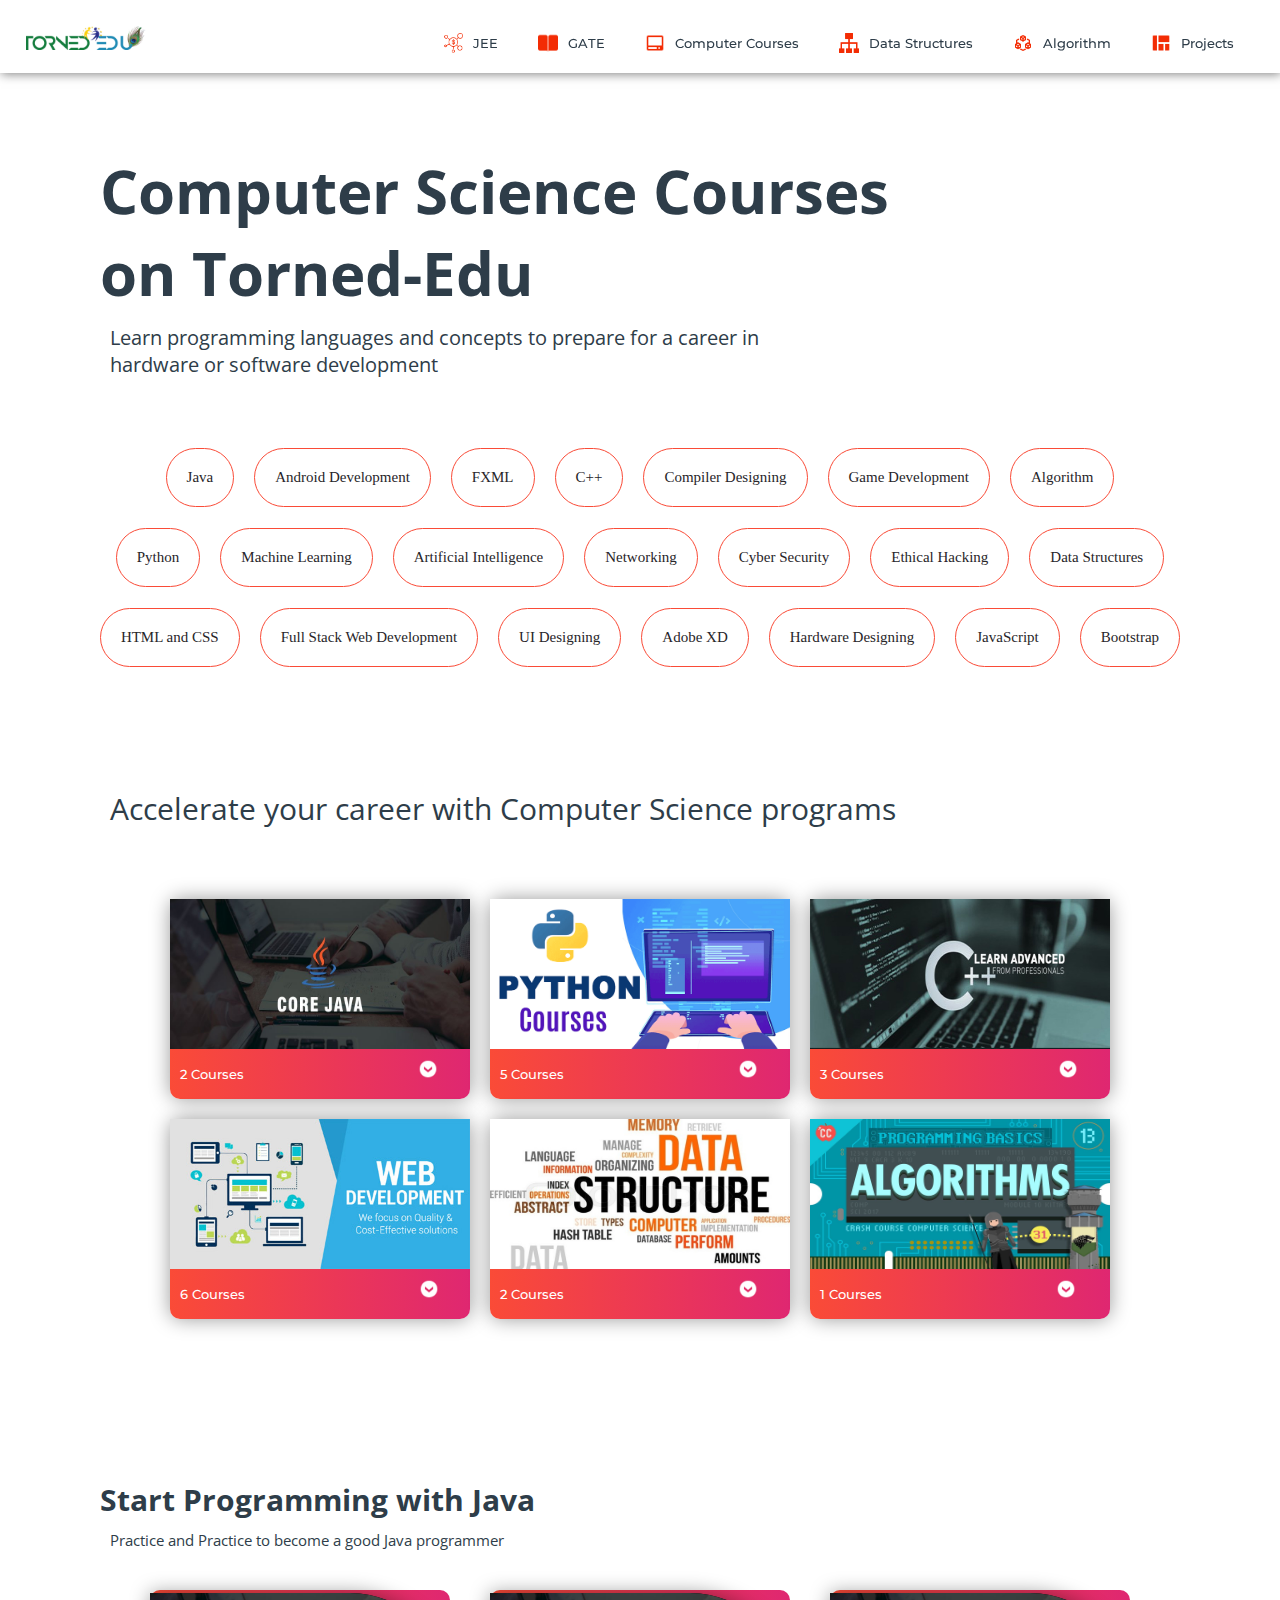
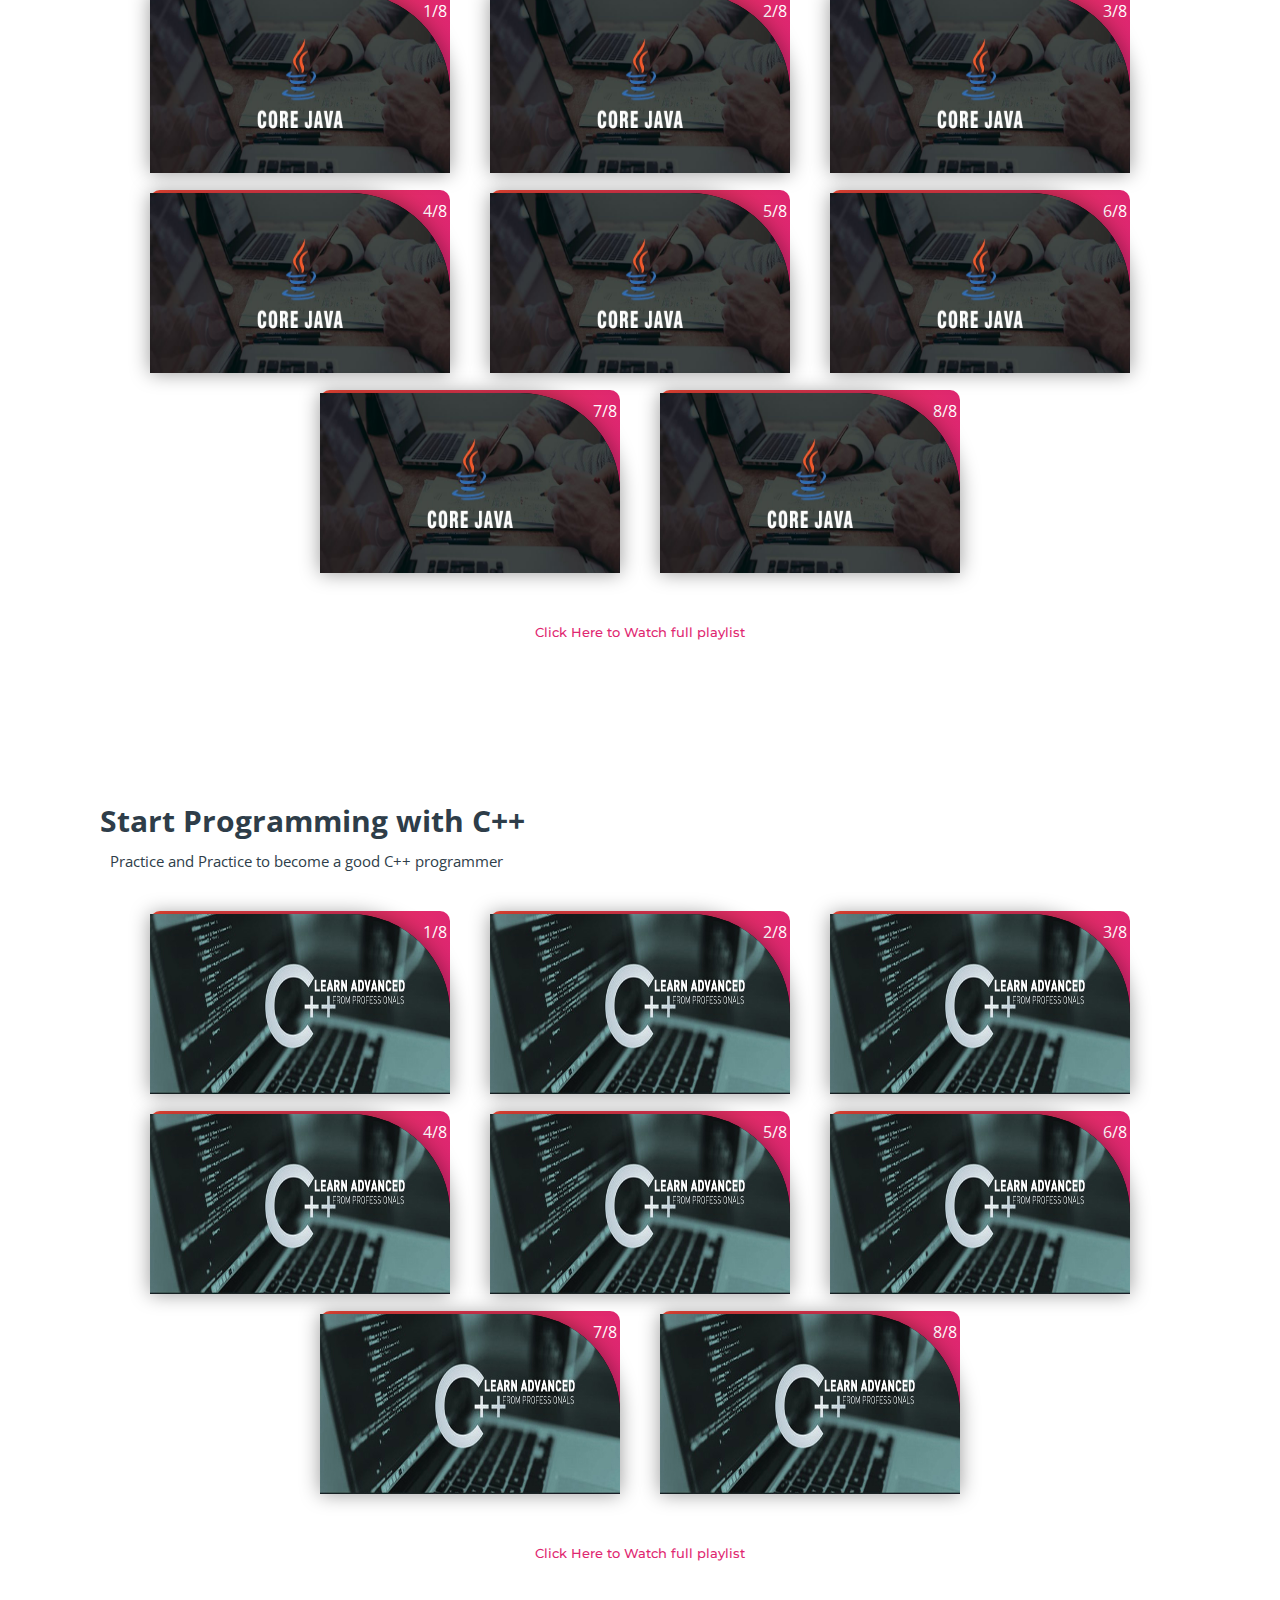
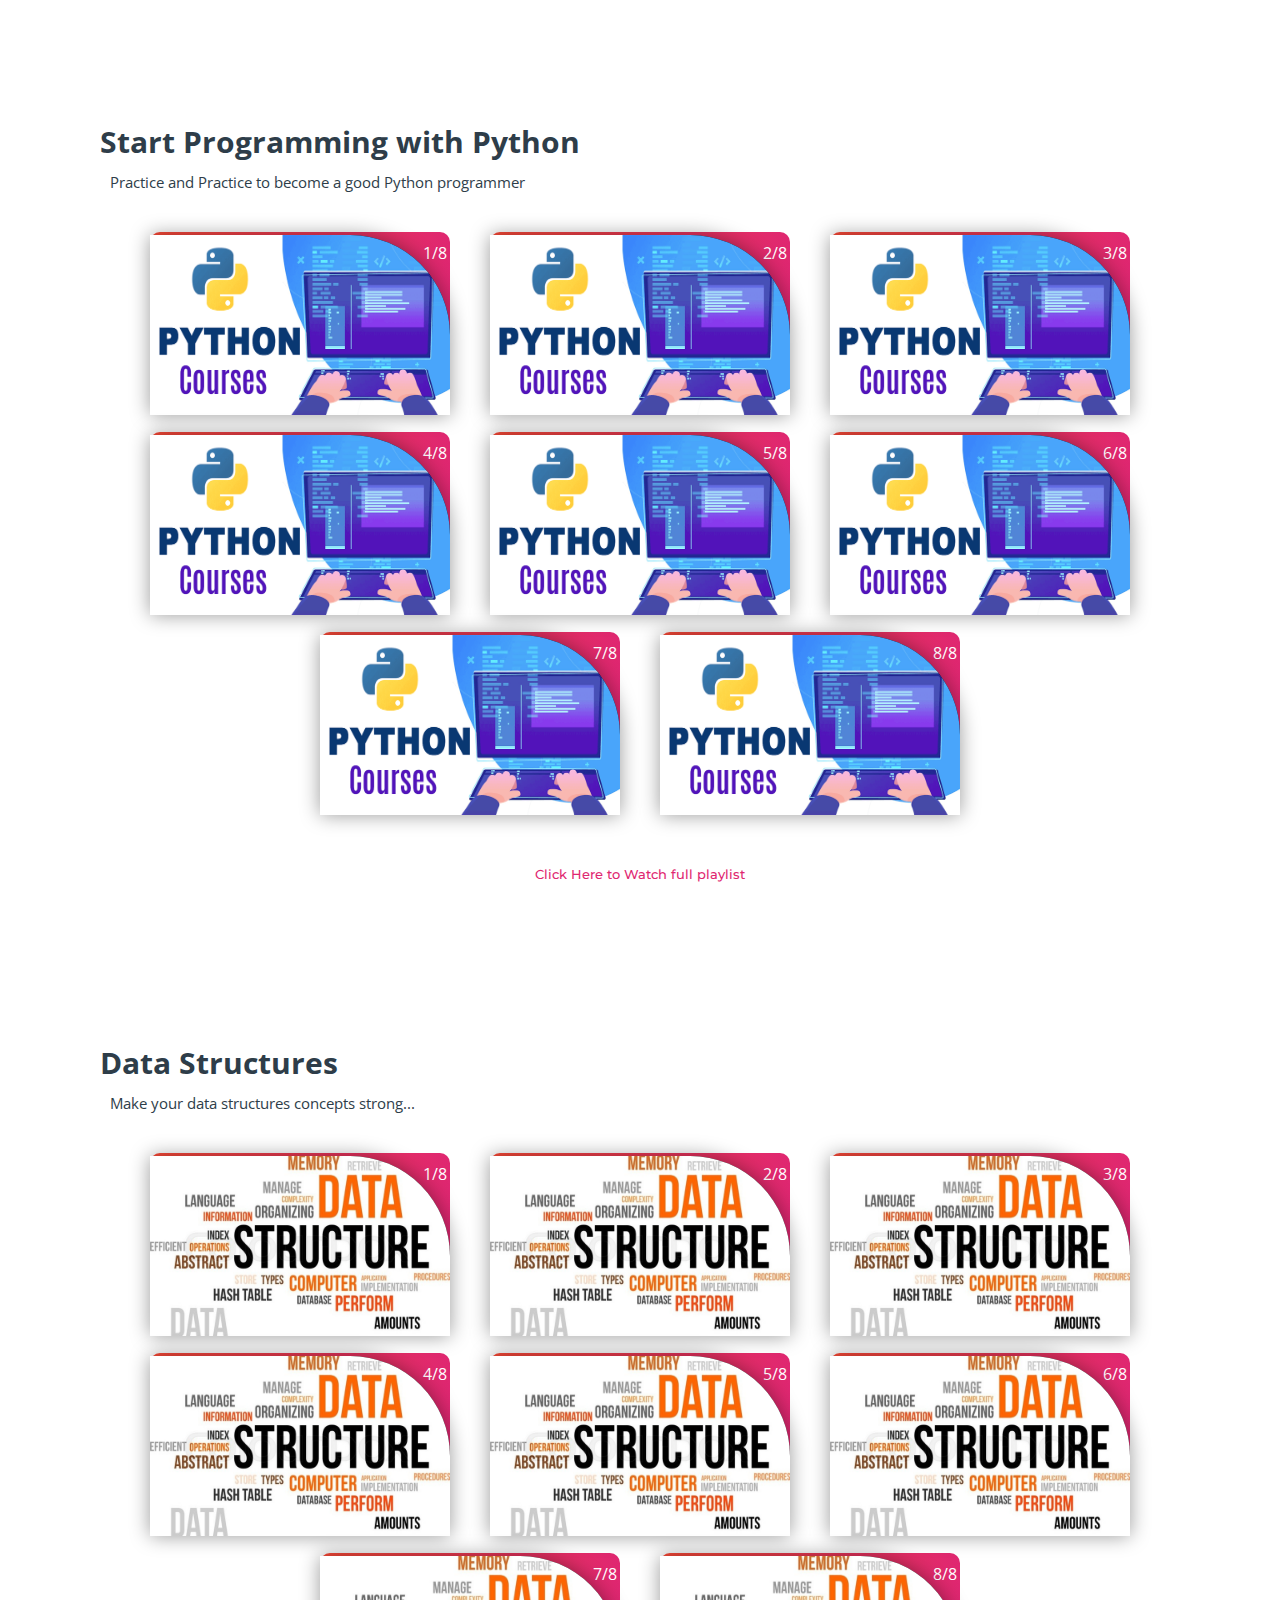
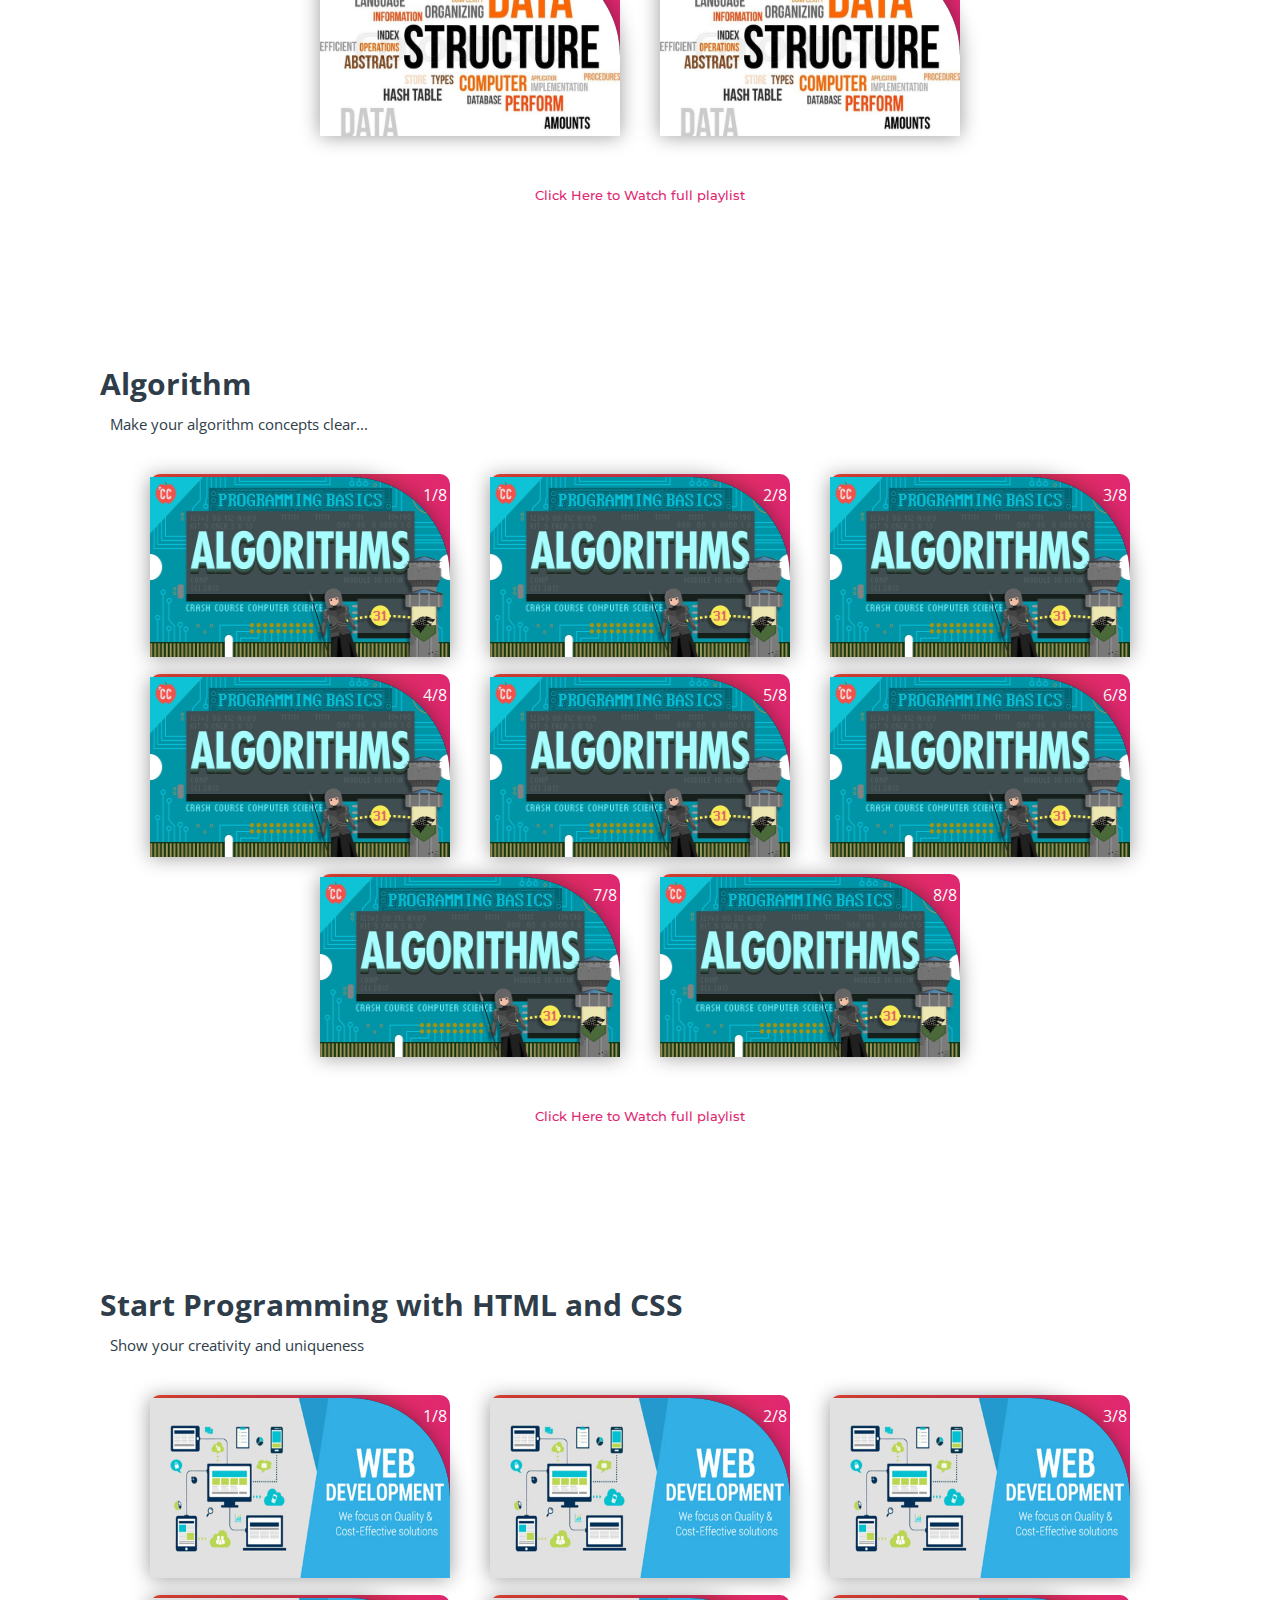
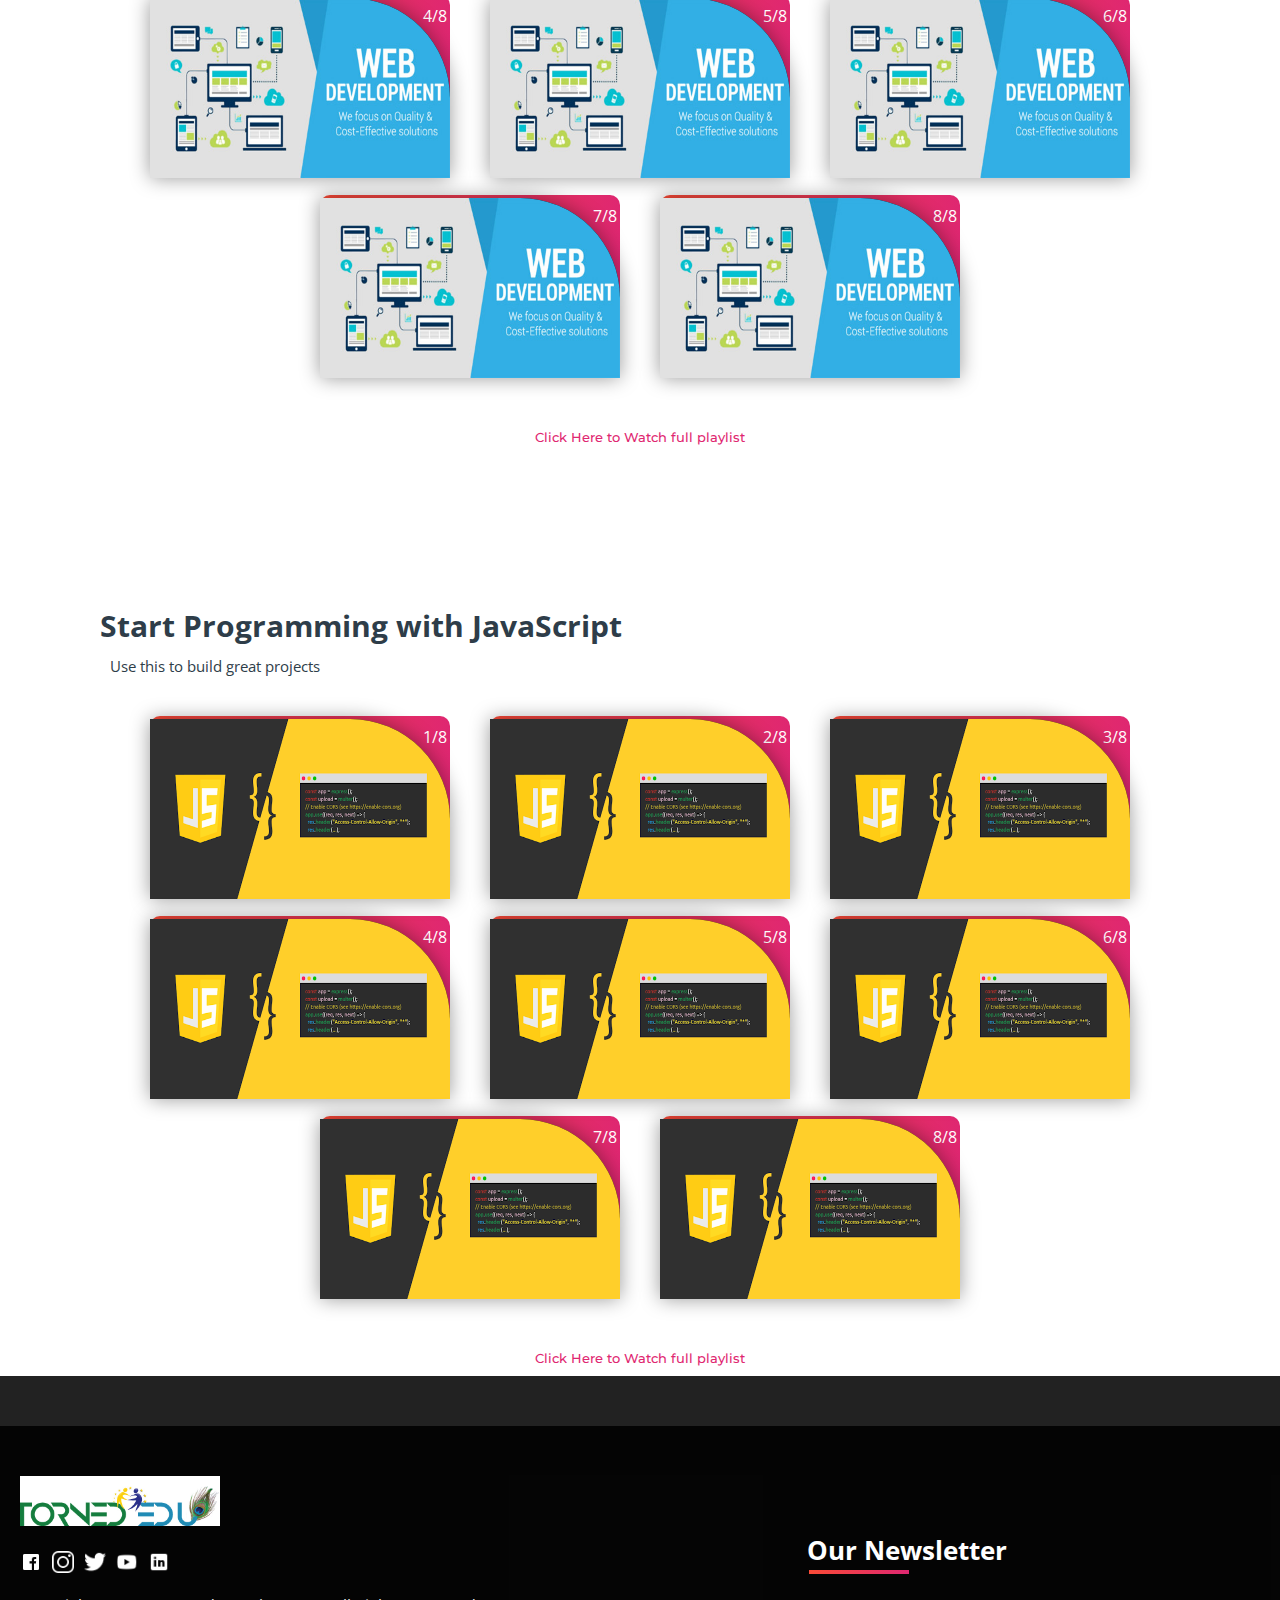
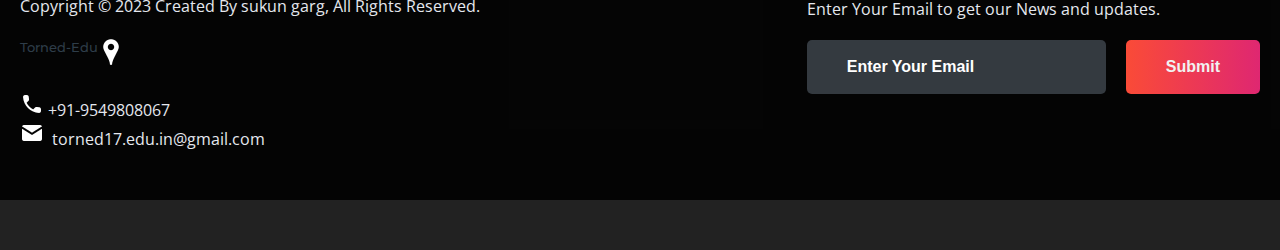
==== commit 3c71d445: "Update computer_courses.html" ====
--- a/subjects/computer_courses.html
+++ b/subjects/computer_courses.html
@@ -12,18 +12,18 @@
 	<header>
 		<div class="nav" id="nav">
 			<div id="learned-logo">
-			<a href="../index.html"><img src="../images/icon/logo.png" style="width: 120px;"></a></div>
+			<a href="../index.html"><img src="../images/icon/logo.jpg" style="width: 120px;"></a></div>
 			<div class="switch-tab" id="switch-tab" onclick="switchTAB()"><img src="../images/icon/menu.png"></div>
 			<ul id="list-switch">
-				<li><a href="jee.html"><img src="../images/courses/d1.png" class="icon">JEE</a></li>
-				<li><a href="gate.html"><img src="../images/courses/paper.png" class="icon">GATE</a></li>
-				<li><a href="#"><img src="../images/courses/computer.png" class="icon">Computer Courses</a></li>
-				<li><a href="#data"><img src="../images/courses/data.png" class="icon">Data Structures</a></li>
-				<li><a href="#algo"><img src="../images/courses/algo.png" class="icon">Algorithm</a></li>
-				<li><a href="#projects"><img src="../images/courses/projects.png" class="icon">Projects</a></li>
+				<li><a href="#"><img src="../images/courses/d1.png" class="icon">JEE</a></li>
+				<li><a href=""><img src="../images/courses/paper.png" class="icon">GATE</a></li>
+				<li><a href=""><img src="../images/courses/computer.png" class="icon">Computer Courses</a></li>
+				<li><a href=""><img src="../images/courses/data.png" class="icon">Data Structures</a></li>
+				<li><a href=""><img src="../images/courses/algo.png" class="icon">Algorithm</a></li>
+				<li><a href=""><img src="../images/courses/projects.png" class="icon">Projects</a></li>
 			</ul>
 			<div class="search" id="search-switch">
-				<input type="search" placeholder="Search" class="srch"><button id="srchbtn"><img src="../images/icon/search.png"></button>
+				<input type="text" placeholder="Search" class="srch"><button id="srchbtn"><img src="../images/icon/search.png"></button>
 			</div>
 		</div>
 	</header>
@@ -522,82 +522,37 @@
 		<a href="https://www.youtube.com/watch?v=uDwSnnhl1Ng" target="_blank">Click Here to Watch full playlist</a>
 	</div>
 
-<!-- PROJECTS -->
-	<div class="title2" id="projects">
-		<span>Browse Projects</span>
-		<div class="shortdesc2">
-			<p>Here you can find various Projects related to Web Deveopment, AI, Java Projects, etc</p>
-		</div>
-	</div>
-	<div class="project-panel">
-		<div class="project-card">
-			<img src="../images/projects/p1.jpg">
-			<div class="info">
-				<h4>Digi Library</h4><p>Interactive Library Management Software made using JAVA & MySQL</p>
-				<div class="download"><a href="https://github.com/roshan9419" target="_blank">Download</a></div>	
-			</div>
-		</div>
-		<div class="project-card">
-			<img src="../images/projects/p2.jpg">
-			<div class="info">
-				<h4>LearnEd</h4><p>It is an Educational Website made using HTML, CSS & JavaScript</p>
-				<div class="download"><a href="https://github.com/roshan9419" target="_blank">Download</a></div>
-			</div>
-		</div>
-		<div class="project-card">
-			<img src="../images/projects/p3.jpg">
-			<div class="info">
-				<h4>Photo Gallery</h4><p>This Website helps you to manage your Personal Photos developed using HTML, CSS & JavaScript</p>
-				<div class="download"><a href="https://github.com/roshan9419" target="_blank">Download</a></div>
-			</div>
-		</div>
-		<div class="project-card">
-			<img src="../images/projects/p4.jpg">
-			<div class="info">
-				<h4>Sports Fitness</h4><p>This Website helps you in your favorite Sports made using HTML, CSS & JavaScript</p>
-				<div class="download"><a href="https://github.com/roshan9419" target="_blank">Download</a></div>
-			</div>
-		</div>
-		<div class="project-card">
-			<img src="../images/projects/p5.jpg">
-			<div class="info">
-				<h4>Smart TMS</h4><p>This Software helps you to managen the records of Challans used in Traffic Management System made using C++</p>
-				<div class="download"><a href="https://github.com/roshan9419/smart_traffic" target="_blank">Download</a></div>
-			</div>
-		</div>
-
-	</div>
-
-<br><br><br><br><br>
+
 
 <!-- FOOTER -->
 <footer>
-	<div class="footer-container">
-		<div class="left-col">
-			<img src="../images/icon/logo - Copy.png" style="width: 200px;">
-			<div class="logo"></div>
-			<div class="social-media">
-				<a href="#"><img src="../images/icon\fb.png"></a>
-				<a href="#"><img src="../images/icon\insta.png"></a>
-				<a href="#"><img src="../images/icon\tt.png"></a>
-				<a href="#"><img src="../images/icon\ytube.png"></a>
-				<a href="#"><img src="../images/icon\linkedin.png"></a>
-			</div><br><br>
-			<p class="rights-text">Copyright © 2021 Created By Roshan Kumar, Abhishek Dulat All Rights Reserved.</p>
-			<br><p><img src="../images/icon/location.png"> Lovely Professional University<br>Phagwara, Punjab-144401</p><br>
-			<p><img src="../images/icon/phone.png"> +91-1234-567-890<br><img src="../images/icon/mail.png">&nbsp; learnedonline9419@gmail.com</p>
-		</div>
-		<div class="right-col">
-			<h1 style="color: #fff">Our Newsletter</h1>
-			<div class="border"></div><br>
-			<p>Enter Your Email to get our News and updates.</p>
-			<form class="newsletter-form">
-				<input class="txtb" type="email" placeholder="Enter Your Email">
-				<input class="btn" type="submit" value="Submit">
-			</form>
-		</div>
-	</div>
-</footer>
+		<footer>
+		<div class="footer-container">
+			<div class="left-col">
+				<img src="../images/icon/logo.jpg" style="width: 200px;">
+				<div class="logo"></div>
+				<div class="social-media">
+					<a href=""><img src="../images/icon\fb.png"></a>
+					<a href="https://www.instagram.com/tornededu.in/"><img src="../images/icon\insta.png"></a>
+					<a href=""><img src="../images/icon\tt.png"></a>
+					<a href="#"><img src="../images/icon\ytube.png"></a>
+					<a href="https://www.linkedin.com/company/torned-education/"><img src="../images/icon\linkedin.png"></a>
+				</div><br><br>
+				<p class="rights-text">Copyright © 2023 Created By sukun garg, All Rights Reserved.</p>
+				<br><p><img src="../images/icon/location.png"> <a href ="https://play.google.com/store/apps/details?id=com.tornededubodhiai.in&gl=US">Torned-Edu<br> </a></p><br>
+				<p><img src="../images/icon/phone.png"> +91-9549808067<br><img src="../images/icon/mail.png">&nbsp; torned17.edu.in@gmail.com</p>
+			</div>
+			<div class="right-col">
+				<h1 style="color: #fff">Our Newsletter</h1>
+				<div class="border"></div><br>
+				<p>Enter Your Email to get our News and updates.</p>
+				<form class="newsletter-form">
+					<input class="txtb" type="email" placeholder="Enter Your Email">
+					<input class="btn" type="submit" value="Submit">
+				</form>
+			</div>
+		</div>
+	</footer>
 
 </body>
-</html>+</html>
